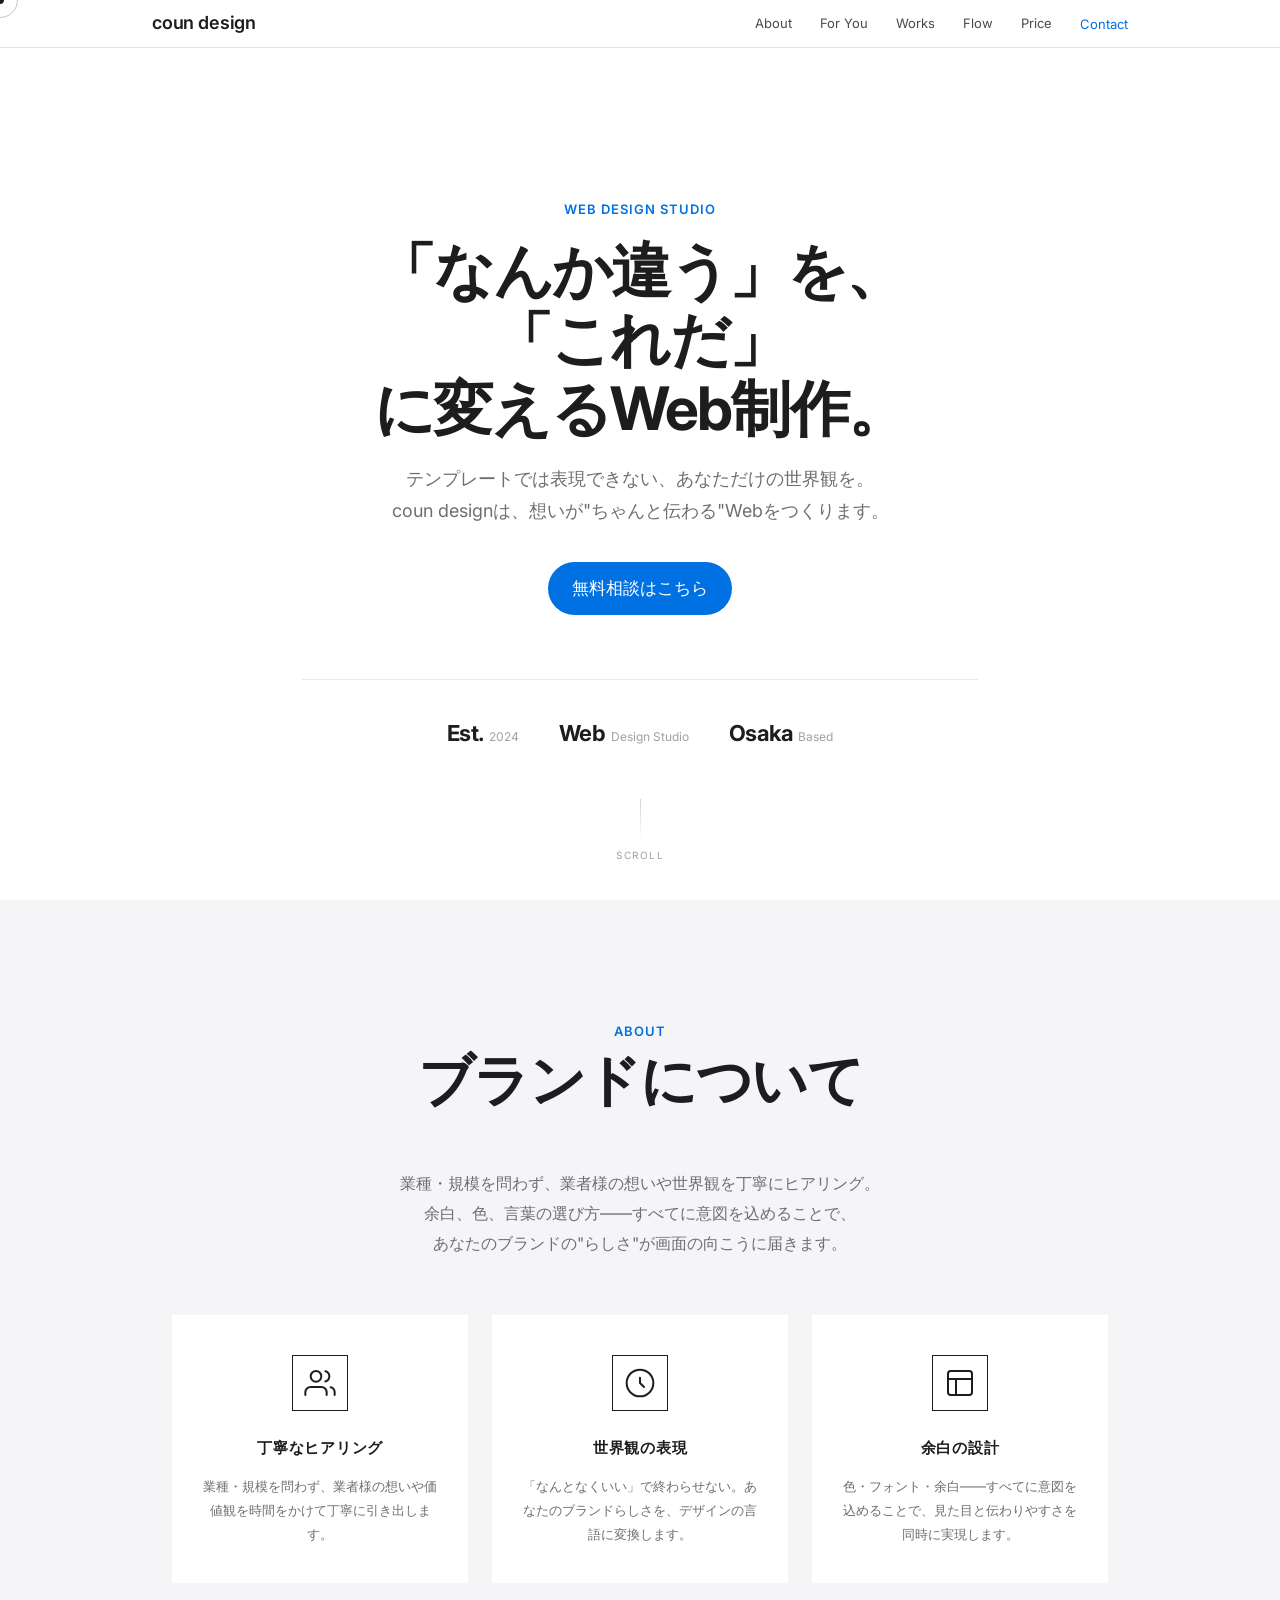
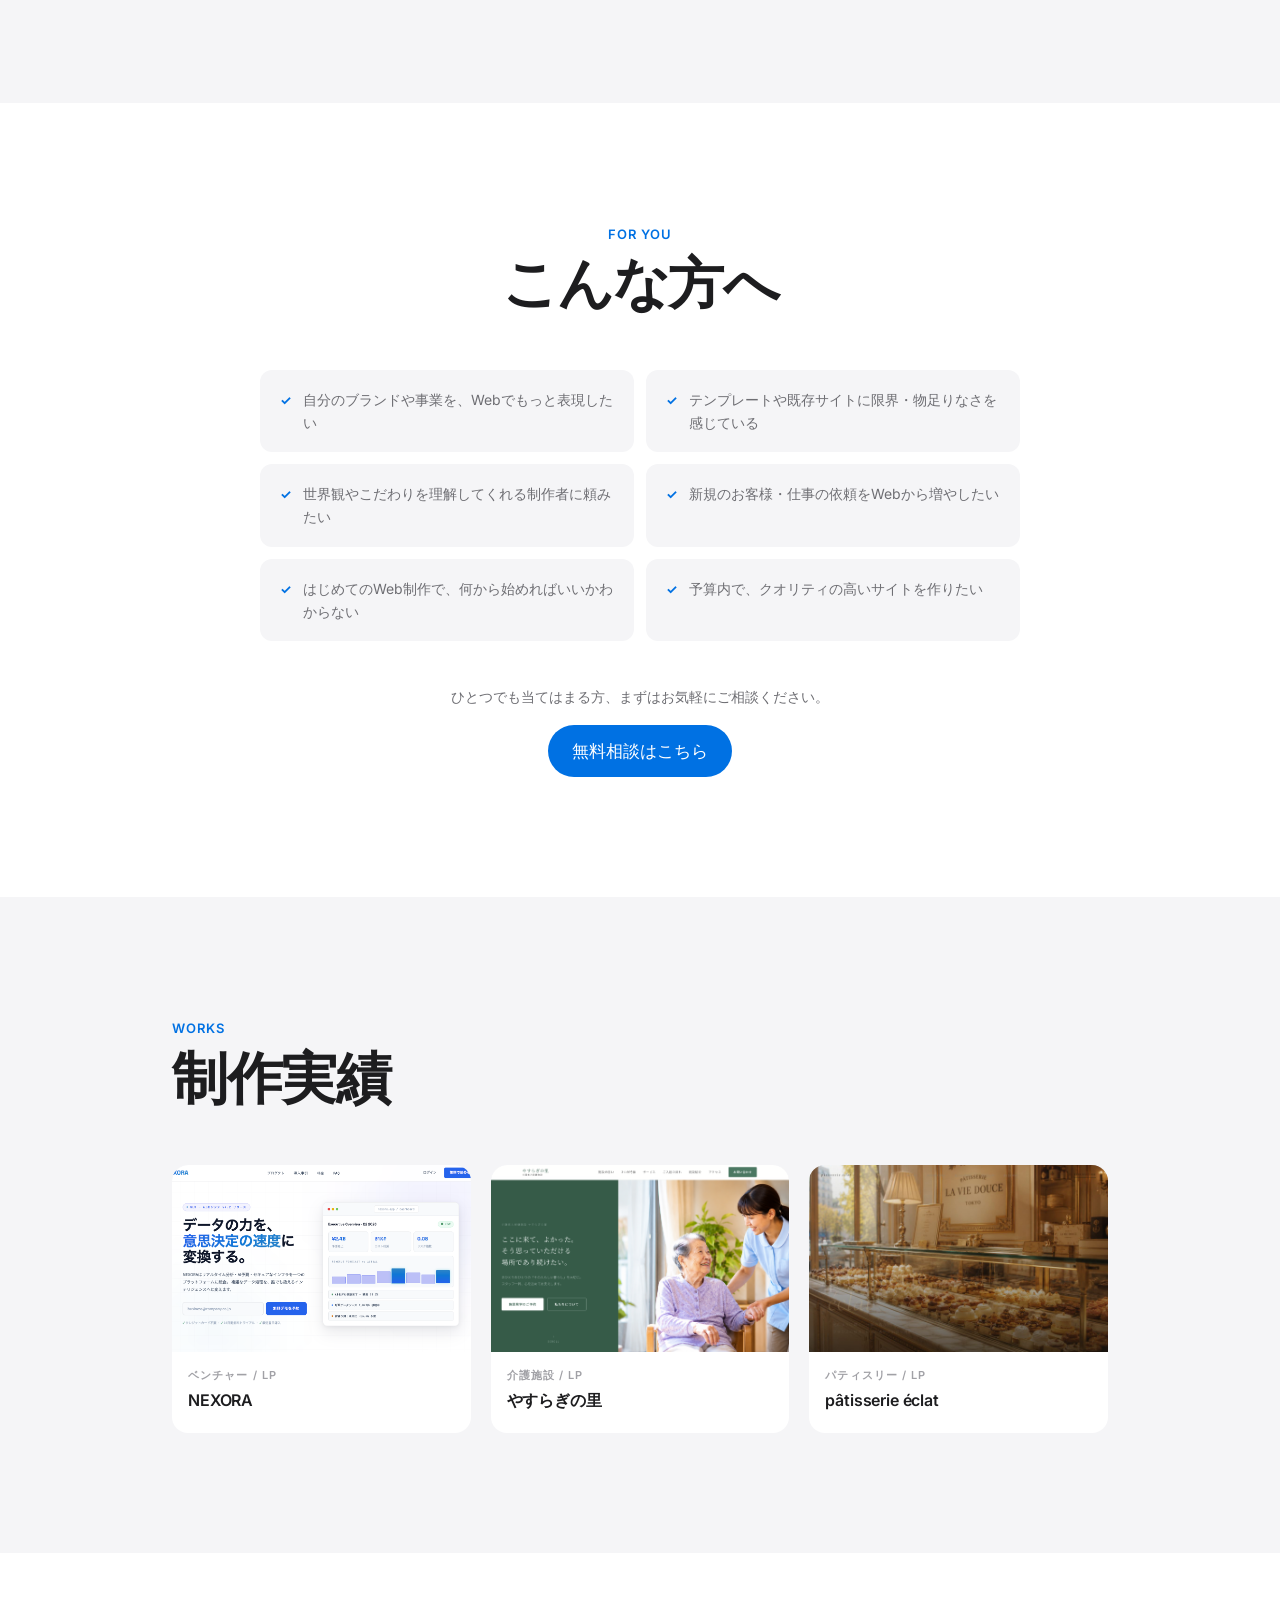
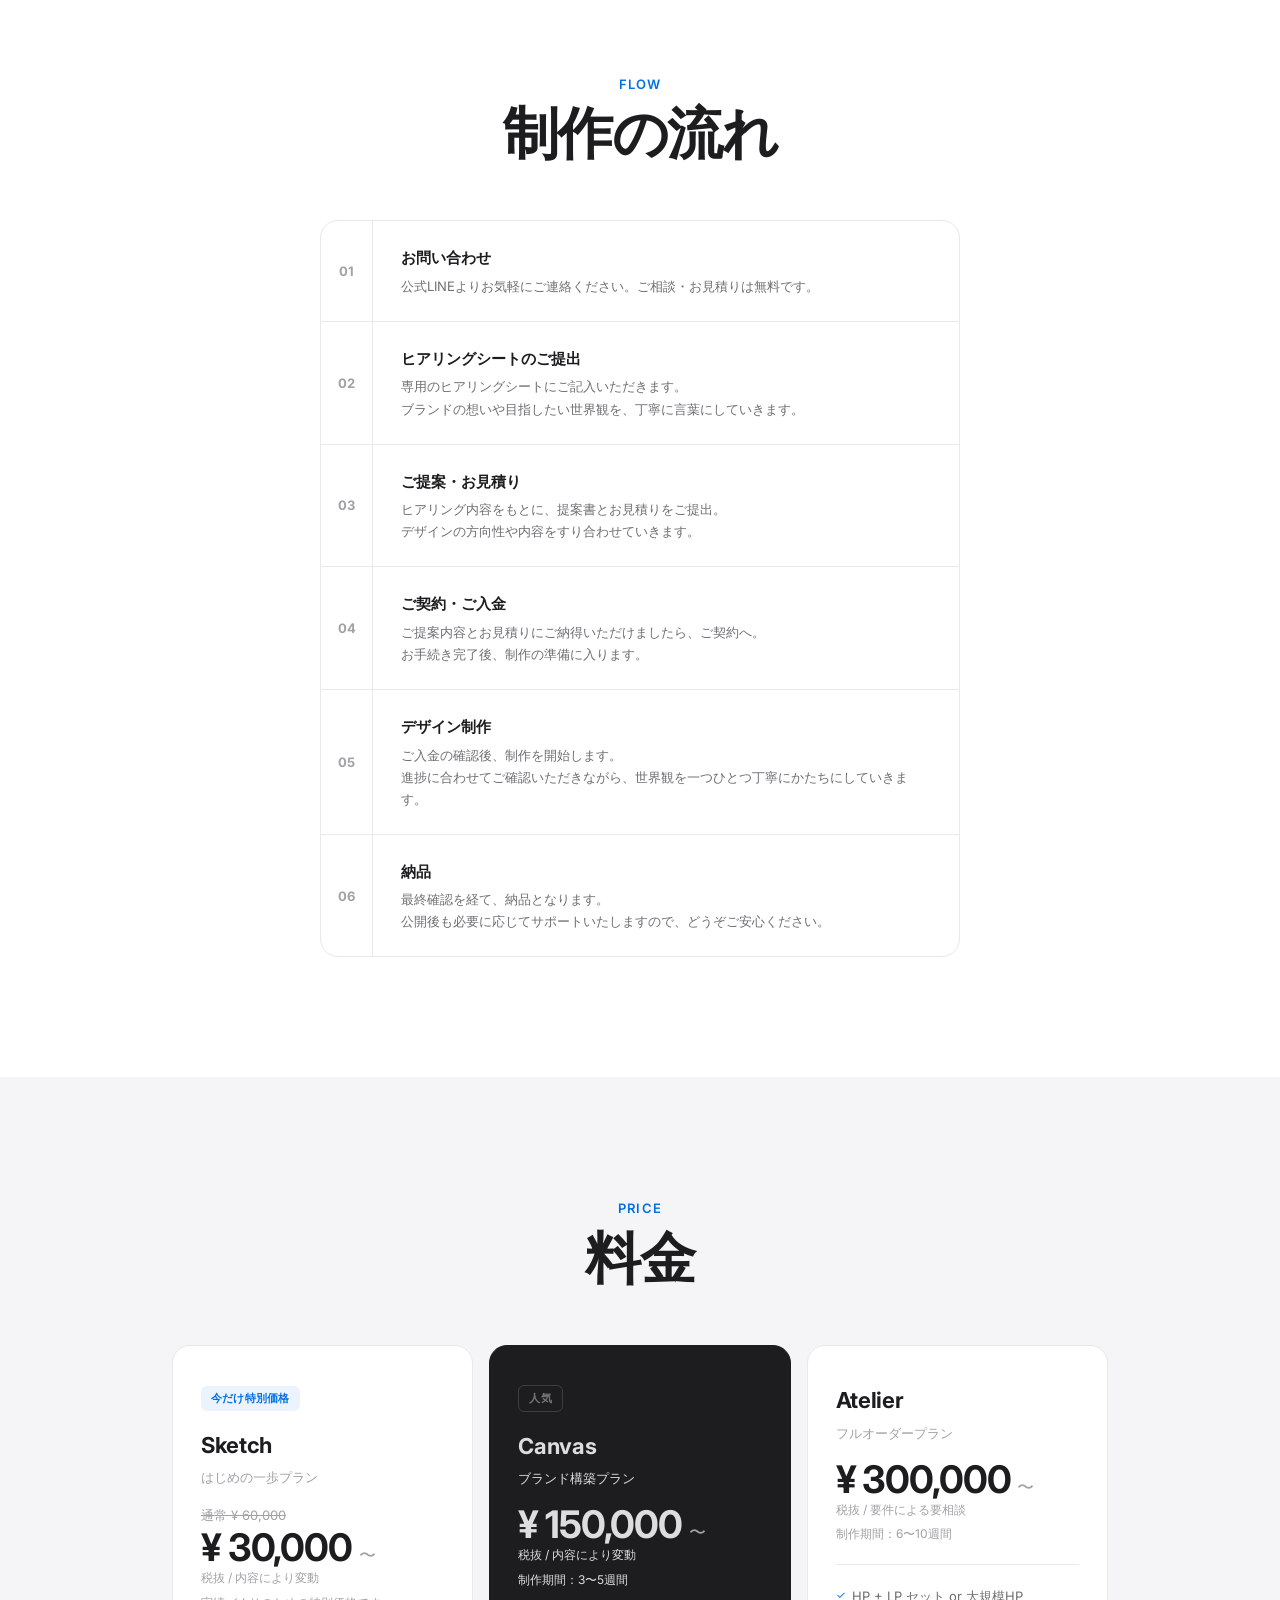
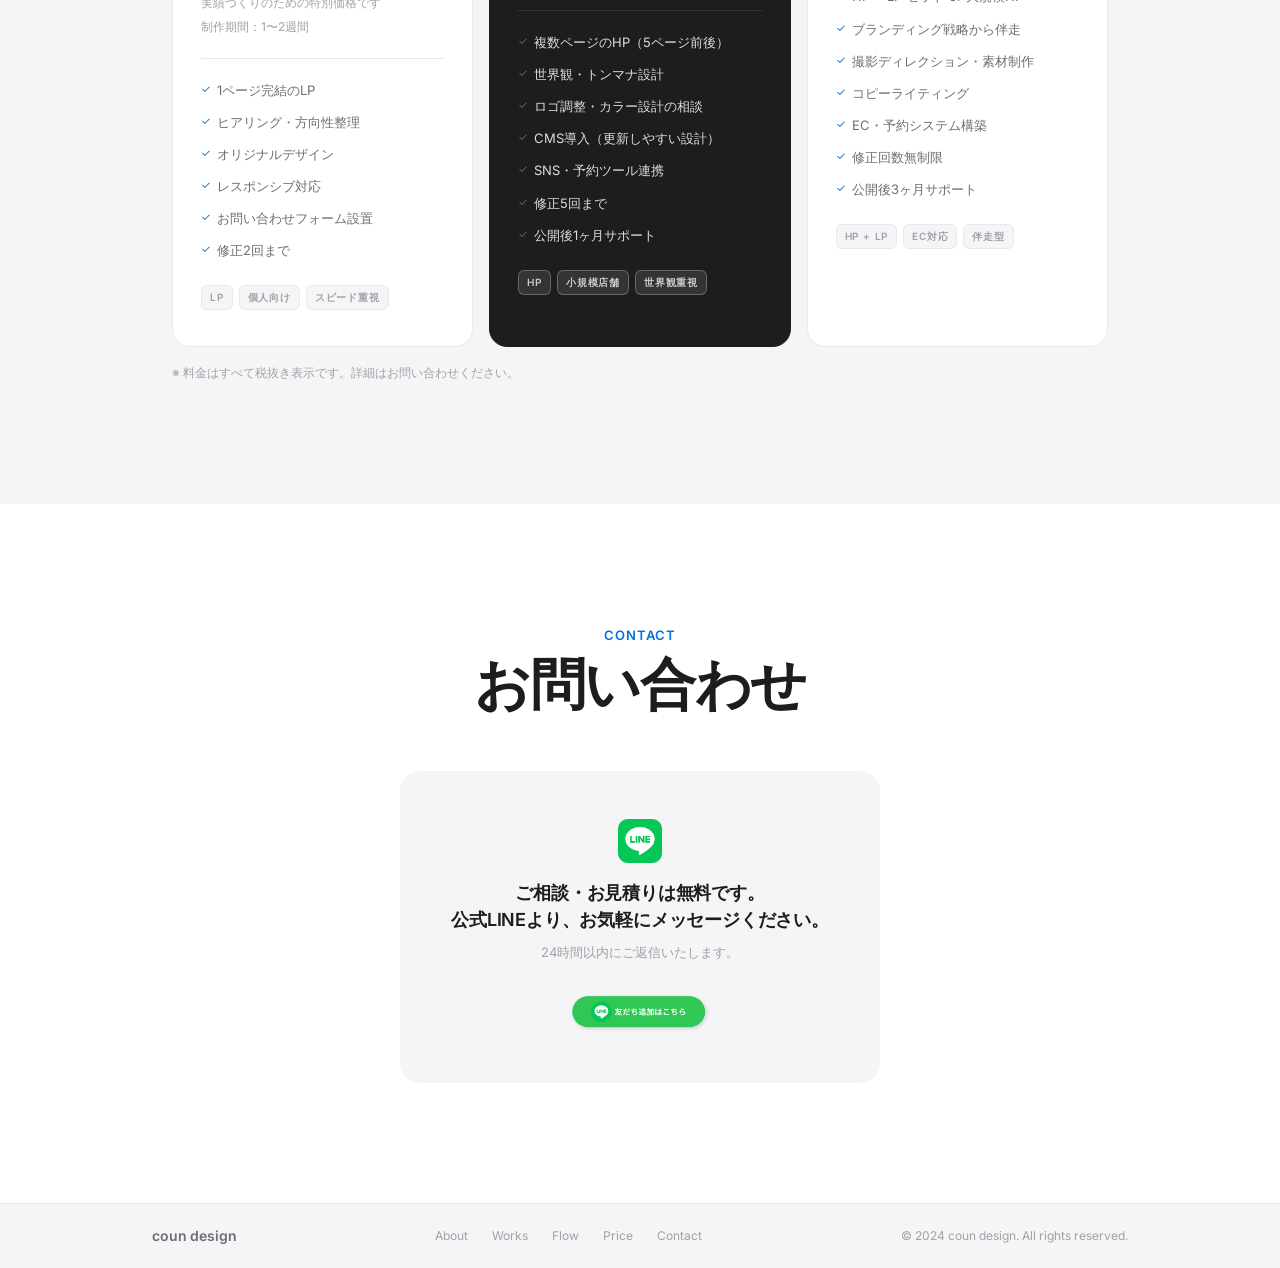
==== index.html @ 0278d9f3 "fix: serve files from root" ====
<!DOCTYPE html>
<html lang="ja">
<head>
  <meta charset="UTF-8">
  <meta name="viewport" content="width=device-width, initial-scale=1.0">
  <title>coun design | 想いが伝わる世界観づくり</title>
  <link rel="stylesheet" href="style.css">
  <link rel="preconnect" href="https://fonts.googleapis.com">
  <link rel="preconnect" href="https://fonts.gstatic.com" crossorigin>
  <link href="https://fonts.googleapis.com/css2?family=Inter:wght@300;400;500;600;700&family=Noto+Sans+JP:wght@300;400;500;700&family=Syne:wght@700;800&display=swap" rel="stylesheet">
</head>
<body>

  <!-- Opening Animation -->
  <div class="opening" id="opening">
    <p class="opening__logo">coun design</p>
  </div>

  <!-- Header / Navigation -->
  <header class="header" id="header">
    <div class="header__inner">
      <a href="#" class="header__logo">coun design</a>
      <nav class="header__nav" id="nav">
        <ul class="header__nav-list">
          <li><a href="#about"><span class="nav__en">About</span><span class="nav__ja">ブランド</span></a></li>
          <li><a href="#target"><span class="nav__en">For You</span><span class="nav__ja">こんな方へ</span></a></li>
          <li><a href="#works"><span class="nav__en">Works</span><span class="nav__ja">制作実績</span></a></li>
          <li><a href="#flow"><span class="nav__en">Flow</span><span class="nav__ja">制作の流れ</span></a></li>
          <li><a href="#price"><span class="nav__en">Price</span><span class="nav__ja">料金</span></a></li>
          <li><a href="#contact" class="header__nav-cta">Contact</a></li>
        </ul>
      </nav>
      <button class="header__hamburger" id="hamburger" aria-label="メニュー">
        <span></span>
        <span></span>
        <span></span>
      </button>
    </div>
  </header>

  <main>

    <!-- 1. First View -->
    <section class="fv" id="top">
      <div class="fv__content">
        <p class="fv__sub">Web Design Studio</p>
        <h1 class="fv__title">「なんか違う」を、<br>「これだ」に変えるWeb制作。</h1>
        <p class="fv__desc">テンプレートでは表現できない、あなただけの世界観を。<br>coun designは、想いが"ちゃんと伝わる"Webをつくります。</p>
        <a href="https://lin.ee/PHvHE8k" target="_blank" rel="noopener noreferrer" class="btn btn--primary">無料相談はこちら</a>
        <div class="fv__bottom">
          <div class="fv__stat">
            <span class="fv__stat-num">Est.</span>
            <span class="fv__stat-label">2024</span>
          </div>
          <div class="fv__stat">
            <span class="fv__stat-num">Web</span>
            <span class="fv__stat-label">Design Studio</span>
          </div>
          <div class="fv__stat">
            <span class="fv__stat-num">Osaka</span>
            <span class="fv__stat-label">Based</span>
          </div>
        </div>
      </div>
      <div class="fv__scroll">
        <div class="fv__scroll-line"></div>
        <span class="fv__scroll-text">Scroll</span>
      </div>
    </section>

    <!-- 2. About -->
    <section class="section about" id="about">
      <div class="container">
        <div class="section__header">
          <p class="section__en">About</p>
          <h2 class="section__title">ブランドについて</h2>
        </div>
        <p class="about__intro">
          業種・規模を問わず、業者様の想いや世界観を丁寧にヒアリング。<br>
          余白、色、言葉の選び方——すべてに意図を込めることで、<br>
          あなたのブランドの"らしさ"が画面の向こうに届きます。
        </p>
        <div class="about__values">
          <div class="about__value">
            <div class="about__value-icon">
              <svg xmlns="http://www.w3.org/2000/svg" width="32" height="32" viewBox="0 0 24 24" fill="none" stroke="currentColor" stroke-width="1.5" stroke-linecap="round" stroke-linejoin="round" aria-hidden="true">
                <path d="M17 21v-2a4 4 0 0 0-4-4H5a4 4 0 0 0-4 4v2"/>
                <circle cx="9" cy="7" r="4"/>
                <path d="M23 21v-2a4 4 0 0 0-3-3.87"/>
                <path d="M16 3.13a4 4 0 0 1 0 7.75"/>
              </svg>
            </div>
            <h3 class="about__value-title">丁寧なヒアリング</h3>
            <p class="about__value-body">業種・規模を問わず、業者様の想いや価値観を時間をかけて丁寧に引き出します。</p>
          </div>
          <div class="about__value">
            <div class="about__value-icon">
              <svg xmlns="http://www.w3.org/2000/svg" width="32" height="32" viewBox="0 0 24 24" fill="none" stroke="currentColor" stroke-width="1.5" stroke-linecap="round" stroke-linejoin="round" aria-hidden="true">
                <circle cx="12" cy="12" r="10"/>
                <path d="M12 8v4l3 3"/>
              </svg>
            </div>
            <h3 class="about__value-title">世界観の表現</h3>
            <p class="about__value-body">「なんとなくいい」で終わらせない。あなたのブランドらしさを、デザインの言語に変換します。</p>
          </div>
          <div class="about__value">
            <div class="about__value-icon">
              <svg xmlns="http://www.w3.org/2000/svg" width="32" height="32" viewBox="0 0 24 24" fill="none" stroke="currentColor" stroke-width="1.5" stroke-linecap="round" stroke-linejoin="round" aria-hidden="true">
                <rect x="3" y="3" width="18" height="18" rx="2"/>
                <path d="M3 9h18"/>
                <path d="M9 21V9"/>
              </svg>
            </div>
            <h3 class="about__value-title">余白の設計</h3>
            <p class="about__value-body">色・フォント・余白——すべてに意図を込めることで、見た目と伝わりやすさを同時に実現します。</p>
          </div>
        </div>
      </div>
    </section>

    <!-- 3. For You -->
    <section class="section target" id="target">
      <div class="container">
        <div class="section__header">
          <p class="section__en">For You</p>
          <h2 class="section__title">こんな方へ</h2>
        </div>
        <ul class="target__list">
          <li class="target__item">
            <span class="target__icon">✓</span>
            <span>自分のブランドや事業を、Webでもっと表現したい</span>
          </li>
          <li class="target__item">
            <span class="target__icon">✓</span>
            <span>テンプレートや既存サイトに限界・物足りなさを感じている</span>
          </li>
          <li class="target__item">
            <span class="target__icon">✓</span>
            <span>世界観やこだわりを理解してくれる制作者に頼みたい</span>
          </li>
          <li class="target__item">
            <span class="target__icon">✓</span>
            <span>新規のお客様・仕事の依頼をWebから増やしたい</span>
          </li>
          <li class="target__item">
            <span class="target__icon">✓</span>
            <span>はじめてのWeb制作で、何から始めればいいかわからない</span>
          </li>
          <li class="target__item">
            <span class="target__icon">✓</span>
            <span>予算内で、クオリティの高いサイトを作りたい</span>
          </li>
        </ul>
        <p class="target__cta-text">ひとつでも当てはまる方、まずはお気軽にご相談ください。</p>
        <div class="target__cta">
          <a href="https://lin.ee/PHvHE8k" target="_blank" rel="noopener noreferrer" class="btn btn--primary">無料相談はこちら</a>
        </div>
      </div>
    </section>

    <!-- 4. Works -->
    <section class="section works" id="works">
      <div class="container">
        <div class="section__header">
          <p class="section__en">Works</p>
          <h2 class="section__title">制作実績</h2>
        </div>
        <div class="works__grid works__grid--2col works__grid--3col">
          <article class="works__item works__item--lp" data-lp="works/nexora/20260604_ベンチャーLP_NEXORA.html" data-title="NEXORA">
            <div class="works__thumb">
              <img src="phot/nexora-hero.jpg" alt="NEXORA LP" loading="lazy">
              <div class="works__overlay"><span>LPを見る →</span></div>
            </div>
            <div class="works__info">
              <p class="works__tag">ベンチャー / LP</p>
              <h3 class="works__name">NEXORA</h3>
            </div>
          </article>
          <article class="works__item works__item--lp" data-lp="works/yasuragi/index.html" data-title="やすらぎの里">
            <div class="works__thumb">
              <img src="phot/yasuragi-hero.jpg" alt="やすらぎの里 LP" loading="lazy">
              <div class="works__overlay"><span>LPを見る →</span></div>
            </div>
            <div class="works__info">
              <p class="works__tag">介護施設 / LP</p>
              <h3 class="works__name">やすらぎの里</h3>
            </div>
          </article>
          <article class="works__item works__item--lp" data-lp="works/eclat/index.html" data-title="pâtisserie éclat">
            <div class="works__thumb">
              <img src="phot/eclat-hero.jpg" alt="pâtisserie éclat LP" loading="lazy">
              <div class="works__overlay"><span>LPを見る →</span></div>
            </div>
            <div class="works__info">
              <p class="works__tag">パティスリー / LP</p>
              <h3 class="works__name">pâtisserie éclat</h3>
            </div>
          </article>
        </div>
        <p class="works__hint">← スワイプでご覧いただけます →</p>
      </div>
    </section>

    <!-- 4. Flow -->
    <section class="section flow" id="flow">
      <div class="container">
        <div class="section__header">
          <p class="section__en">Flow</p>
          <h2 class="section__title">制作の流れ</h2>
        </div>
        <ol class="flow__list">
          <li class="flow__item">
            <div class="flow__num">01</div>
            <div class="flow__body">
              <h3 class="flow__step">お問い合わせ</h3>
              <p class="flow__desc">公式LINEよりお気軽にご連絡ください。ご相談・お見積りは無料です。</p>
            </div>
          </li>
          <li class="flow__item">
            <div class="flow__num">02</div>
            <div class="flow__body">
              <h3 class="flow__step">ヒアリングシートのご提出</h3>
              <p class="flow__desc">専用のヒアリングシートにご記入いただきます。<br>ブランドの想いや目指したい世界観を、丁寧に言葉にしていきます。</p>
            </div>
          </li>
          <li class="flow__item">
            <div class="flow__num">03</div>
            <div class="flow__body">
              <h3 class="flow__step">ご提案・お見積り</h3>
              <p class="flow__desc">ヒアリング内容をもとに、提案書とお見積りをご提出。<br>デザインの方向性や内容をすり合わせていきます。</p>
            </div>
          </li>
          <li class="flow__item">
            <div class="flow__num">04</div>
            <div class="flow__body">
              <h3 class="flow__step">ご契約・ご入金</h3>
              <p class="flow__desc">ご提案内容とお見積りにご納得いただけましたら、ご契約へ。<br>お手続き完了後、制作の準備に入ります。</p>
            </div>
          </li>
          <li class="flow__item">
            <div class="flow__num">05</div>
            <div class="flow__body">
              <h3 class="flow__step">デザイン制作</h3>
              <p class="flow__desc">ご入金の確認後、制作を開始します。<br>進捗に合わせてご確認いただきながら、世界観を一つひとつ丁寧にかたちにしていきます。</p>
            </div>
          </li>
          <li class="flow__item">
            <div class="flow__num">06</div>
            <div class="flow__body">
              <h3 class="flow__step">納品</h3>
              <p class="flow__desc">最終確認を経て、納品となります。<br>公開後も必要に応じてサポートいたしますので、どうぞご安心ください。</p>
            </div>
          </li>
        </ol>
      </div>
    </section>

    <!-- 5. Price -->
    <section class="section price" id="price">
      <div class="container">
        <div class="section__header">
          <p class="section__en">Price</p>
          <h2 class="section__title">料金</h2>
        </div>
        <div class="price__grid">

          <!-- Sketch -->
          <div class="price__card price__card--sale">
            <p class="price__sale-badge">今だけ特別価格</p>
            <p class="price__plan">Sketch</p>
            <p class="price__plan-sub">はじめの一歩プラン</p>
            <p class="price__original">通常 ¥ 60,000</p>
            <p class="price__amount price__amount--sale">¥ 30,000 <span>〜</span></p>
            <p class="price__tax">税抜 / 内容により変動</p>
            <p class="price__sale-note">実績づくりのための特別価格です</p>
            <p class="price__period">制作期間：1〜2週間</p>
            <hr class="price__divider">
            <ul class="price__list">
              <li>1ページ完結のLP</li>
              <li>ヒアリング・方向性整理</li>
              <li>オリジナルデザイン</li>
              <li>レスポンシブ対応</li>
              <li>お問い合わせフォーム設置</li>
              <li>修正2回まで</li>
            </ul>
            <div class="price__tags">
              <span>LP</span><span>個人向け</span><span>スピード重視</span>
            </div>
          </div>

          <!-- Canvas -->
          <div class="price__card price__card--featured">
            <p class="price__label">人気</p>
            <p class="price__plan">Canvas</p>
            <p class="price__plan-sub">ブランド構築プラン</p>
            <p class="price__amount">¥ 150,000 <span>〜</span></p>
            <p class="price__tax">税抜 / 内容により変動</p>
            <p class="price__period">制作期間：3〜5週間</p>
            <hr class="price__divider">
            <ul class="price__list">
              <li>複数ページのHP（5ページ前後）</li>
              <li>世界観・トンマナ設計</li>
              <li>ロゴ調整・カラー設計の相談</li>
              <li>CMS導入（更新しやすい設計）</li>
              <li>SNS・予約ツール連携</li>
              <li>修正5回まで</li>
              <li>公開後1ヶ月サポート</li>
            </ul>
            <div class="price__tags">
              <span>HP</span><span>小規模店舗</span><span>世界観重視</span>
            </div>
          </div>

          <!-- Atelier -->
          <div class="price__card">
            <p class="price__plan">Atelier</p>
            <p class="price__plan-sub">フルオーダープラン</p>
            <p class="price__amount">¥ 300,000 <span>〜</span></p>
            <p class="price__tax">税抜 / 要件による要相談</p>
            <p class="price__period">制作期間：6〜10週間</p>
            <hr class="price__divider">
            <ul class="price__list">
              <li>HP + LP セット or 大規模HP</li>
              <li>ブランディング戦略から伴走</li>
              <li>撮影ディレクション・素材制作</li>
              <li>コピーライティング</li>
              <li>EC・予約システム構築</li>
              <li>修正回数無制限</li>
              <li>公開後3ヶ月サポート</li>
            </ul>
            <div class="price__tags">
              <span>HP + LP</span><span>EC対応</span><span>伴走型</span>
            </div>
          </div>

        </div>
        <p class="price__note">※ 料金はすべて税抜き表示です。詳細はお問い合わせください。</p>
      </div>
    </section>

    <!-- 6. Contact -->
    <section class="section contact" id="contact">
      <div class="container">
        <div class="section__header">
          <p class="section__en">Contact</p>
          <h2 class="section__title">お問い合わせ</h2>
        </div>
        <div class="contact__line">
          <div class="contact__line-icon">
            <img src="phot/line.png" alt="LINE">
          </div>
          <p class="contact__line-lead">ご相談・お見積りは無料です。<br>公式LINEより、お気軽にメッセージください。</p>
          <p class="contact__line-note">24時間以内にご返信いたします。</p>
          <a href="https://lin.ee/PHvHE8k" target="_blank" rel="noopener noreferrer" class="contact__line-btn">
            <img src="phot/line2.png" alt="友だち追加はこちら">
          </a>
        </div>
      </div>
    </section>

  </main>

  <!-- Footer -->
  <footer class="footer">
    <div class="footer__inner">
      <p class="footer__logo">coun design</p>
      <nav class="footer__nav">
        <a href="#about">About</a>
        <a href="#works">Works</a>
        <a href="#flow">Flow</a>
        <a href="#price">Price</a>
        <a href="#contact">Contact</a>
      </nav>
      <p class="footer__copy">&copy; 2024 coun design. All rights reserved.</p>
    </div>
  </footer>

  <!-- Lightbox -->
  <div class="lightbox" id="lightbox" aria-hidden="true">
    <button class="lightbox__close" id="lightboxClose" aria-label="閉じる">&times;</button>
    <div class="lightbox__inner">
      <img src="" alt="" class="lightbox__img" id="lightboxImg">
    </div>
  </div>

  <!-- LP Viewer (iframe modal) -->
  <div class="lp-viewer" id="lpViewer" aria-hidden="true">
    <div class="lp-viewer__bar">
      <span class="lp-viewer__title" id="lpViewerTitle"></span>
      <button class="lp-viewer__close" id="lpViewerClose" aria-label="閉じる">&times;</button>
    </div>
    <iframe class="lp-viewer__frame" id="lpViewerFrame" src="" title="LP Preview" allowfullscreen></iframe>
  </div>

  <script src="script.js"></script>
</body>
</html>
---- style.css ----
/* ==========================================
   Variables — Apple Design System
   ========================================== */
:root {
  /* Colors */
  --white:     #ffffff;
  --gray-1:    #f5f5f7;   /* Apple section bg */
  --gray-2:    #e8e8ed;
  --gray-3:    #d2d2d7;
  --text-1:    #1d1d1f;   /* Apple primary text */
  --text-2:    #6e6e73;   /* Apple secondary text */
  --text-3:    #a1a1a6;   /* Apple tertiary text */
  --blue:      #0071e3;   /* Apple blue */
  --blue-h:    #0077ed;

  /* Type */
  --font: -apple-system, BlinkMacSystemFont, 'SF Pro Display',
          'SF Pro Text', 'Inter', 'Helvetica Neue', sans-serif;

  /* Layout */
  --container: 980px;
  --header-h:  48px;
  --section-gap: 120px;
  --ease: cubic-bezier(0.25, 0.1, 0.25, 1);
}

/* ==========================================
   Reset
   ========================================== */
*, *::before, *::after { box-sizing: border-box; margin: 0; padding: 0; }
html { scroll-behavior: smooth; font-size: 17px; }
body {
  font-family: var(--font);
  font-weight: 400;
  color: var(--text-1);
  background: var(--white);
  line-height: 1.7;
  -webkit-font-smoothing: antialiased;
  overflow-x: hidden;
  cursor: none;
}
a, button, input, textarea, select, label, [role="button"] { cursor: none; }
img { max-width: 100%; display: block; }
a { text-decoration: none; color: inherit; }
ul, ol { list-style: none; }

/* ==========================================
   Opening
   ========================================== */
.opening {
  position: fixed; inset: 0;
  z-index: 9000;
  background: var(--white);
  display: flex;
  align-items: center;
  justify-content: center;
  animation: opFade 0.5s ease 2.4s forwards;
}
.opening__logo {
  font-size: clamp(18px, 3vw, 28px);
  font-weight: 700;
  letter-spacing: -0.02em;
  color: var(--text-1);
  animation: opIn 0.8s var(--ease) 0.2s both;
}
@keyframes opIn   { from { opacity:0; transform:translateY(8px); } to { opacity:1; transform:translateY(0); } }
@keyframes opFade { from { opacity:1; pointer-events:all; } to { opacity:0; pointer-events:none; } }
.opening.done { display: none; }

/* ==========================================
   Cursor
   ========================================== */
.cursor-dot {
  position: fixed; top:-4px; left:-4px;
  width:8px; height:8px;
  background: var(--text-1); border-radius: 50%;
  pointer-events: none; z-index: 9999;
}
.cursor-ring {
  position: fixed; top:-18px; left:-18px;
  width:36px; height:36px;
  border: 1.5px solid rgba(29,29,31,0.25); border-radius: 50%;
  pointer-events: none; z-index: 9998;
  transition: width .25s, height .25s, opacity .25s;
}
.cursor-ring--hover { width:52px; height:52px; top:-26px; left:-26px; }
@media (hover:none) { .cursor-dot, .cursor-ring { display:none; } }

/* ==========================================
   Navigation — Apple style (frosted glass)
   ========================================== */
.header {
  position: fixed; top:0; left:0; right:0;
  z-index: 100;
  height: var(--header-h);
  background: rgba(255,255,255,0.8);
  backdrop-filter: saturate(180%) blur(20px);
  -webkit-backdrop-filter: saturate(180%) blur(20px);
  border-bottom: 1px solid rgba(0,0,0,0.1);
  transition: background .3s;
}
.header__inner {
  max-width: 1020px;
  margin: 0 auto;
  padding: 0 22px;
  height: 100%;
  display: flex;
  align-items: center;
  justify-content: space-between;
}
.header__logo {
  font-size: 18px;
  font-weight: 600;
  letter-spacing: -0.01em;
  color: var(--text-1);
}
.header__nav-list {
  display: flex;
  align-items: center;
  gap: 28px;
}
.header__nav-list a {
  font-size: 13px;
  font-weight: 400;
  color: var(--text-1);
  opacity: 0.8;
  transition: opacity .2s;
}
.header__nav-list a:hover { opacity: 1; }
.nav__en { display: block; }
.nav__ja { display: none; }

.header__nav-cta {
  font-size: 13px;
  font-weight: 400;
  color: var(--blue) !important;
  opacity: 1 !important;
}
.header__nav-cta:hover { text-decoration: underline; }

.header__hamburger {
  display: none;
  flex-direction: column;
  justify-content: center;
  gap: 5px;
  background: none; border: none; cursor: pointer;
  width: 28px; padding: 2px;
}
.header__hamburger span {
  display: block; height: 1.5px;
  background: var(--text-1);
  transition: transform .3s, opacity .3s;
}
.header__hamburger.active span:nth-child(1) { transform: translateY(6.5px) rotate(45deg); }
.header__hamburger.active span:nth-child(2) { opacity: 0; }
.header__hamburger.active span:nth-child(3) { transform: translateY(-6.5px) rotate(-45deg); }

/* ==========================================
   Buttons — Apple pill style
   ========================================== */
.btn {
  display: inline-flex;
  align-items: center;
  gap: 6px;
  font-family: var(--font);
  font-size: 17px;
  font-weight: 400;
  padding: 12px 24px;
  border-radius: 980px;
  border: none;
  cursor: pointer;
  transition: background .2s, opacity .2s, transform .15s;
}
.btn--primary {
  background: var(--blue);
  color: #fff;
}
.btn--primary:hover { background: var(--blue-h); }
.btn--outline {
  background: transparent;
  color: var(--blue);
  border: 1.5px solid var(--blue);
}
.btn--outline:hover { background: rgba(0,113,227,0.06); }

/* ==========================================
   Section Base
   ========================================== */
.section { padding: var(--section-gap) 0; }
.container {
  max-width: var(--container);
  margin: 0 auto;
  padding: 0 22px;
}

.section__header {
  text-align: center;
  margin-bottom: 56px;
}
.section__en {
  font-size: 13px;
  font-weight: 600;
  letter-spacing: 0.08em;
  text-transform: uppercase;
  color: var(--blue);
  margin-bottom: 8px;
  display: block;
}
.section__en::before { display: none; }
.section__title {
  font-size: clamp(32px, 4.5vw, 56px);
  font-weight: 700;
  letter-spacing: -0.025em;
  color: var(--text-1);
  line-height: 1.1;
}
.section__desc {
  margin-top: 16px;
  font-size: 19px;
  color: var(--text-2);
  line-height: 1.6;
}

/* ==========================================
   Fade-in
   ========================================== */
.fade-in {
  opacity: 0;
  transform: translateY(20px);
  transition: opacity .8s var(--ease), transform .8s var(--ease);
}
.fade-in.visible { opacity: 1; transform: translateY(0); }

/* ==========================================
   FV / Hero — Apple centered style
   ========================================== */
.fv {
  min-height: 100vh;
  display: flex;
  align-items: center;
  justify-content: center;
  padding-top: var(--header-h);
  background: var(--white);
  text-align: center;
  position: relative;
}
.fv::before { display: none; }
.fv__content {
  max-width: 720px;
  padding: 0 22px;
}
.fv__sub {
  font-size: 13px;
  font-weight: 600;
  letter-spacing: 0.08em;
  text-transform: uppercase;
  color: var(--blue);
  margin-bottom: 16px;
}
.fv__title {
  font-size: clamp(34px, 4.8vw, 60px);
  font-weight: 700;
  letter-spacing: -0.03em;
  line-height: 1.15;
  color: var(--text-1);
  margin-bottom: 20px;
  word-break: keep-all;
  overflow-wrap: anywhere;
}
.fv__desc {
  font-size: clamp(15px, 1.8vw, 18px);
  font-weight: 400;
  color: var(--text-2);
  line-height: 1.75;
  margin-bottom: 36px;
  max-width: 540px;
  margin-left: auto;
  margin-right: auto;
  word-break: keep-all;
}
.fv__bottom {
  display: flex;
  align-items: center;
  justify-content: center;
  gap: 40px;
  margin-top: 64px;
  padding-top: 40px;
  border-top: 1px solid var(--gray-2);
}
.fv__stat { text-align: center; }
.fv__stat-num {
  font-size: 22px;
  font-weight: 700;
  letter-spacing: -0.02em;
  color: var(--text-1);
  line-height: 1.2;
}
.fv__stat-label {
  font-size: 12px;
  color: var(--text-3);
  margin-top: 2px;
}
.fv__scroll {
  position: absolute;
  bottom: 36px; left: 50%;
  transform: translateX(-50%);
  display: flex;
  flex-direction: column;
  align-items: center;
  gap: 8px;
}
.fv__scroll-line {
  width: 1px; height: 40px;
  background: linear-gradient(var(--gray-3), transparent);
  animation: scrollLine 2s ease-in-out infinite;
}
@keyframes scrollLine {
  0%,100%{ opacity:.3; transform:scaleY(1); }
  50%    { opacity:1;  transform:scaleY(.6); }
}
.fv__scroll-text {
  font-size: 10px;
  letter-spacing: 0.15em;
  text-transform: uppercase;
  color: var(--text-3);
}

/* ==========================================
   About
   ========================================== */
.about { background: var(--gray-1); }
.about__intro {
  font-size: clamp(14px, 1.4vw, 16px);
  line-height: 1.9;
  color: var(--text-2);
  text-align: center;
  margin-bottom: 56px;
}
.about__values {
  display: grid;
  grid-template-columns: repeat(3, 1fr);
  gap: 24px;
}
.about__value {
  background: var(--white);
  padding: 40px 28px 36px;
  text-align: center;
}
.about__value-icon {
  display: flex;
  align-items: center;
  justify-content: center;
  width: 56px;
  height: 56px;
  border: 1px solid var(--text-1);
  margin: 0 auto 24px;
  color: var(--text-1);
}
.about__value-title {
  font-size: 15px;
  font-weight: 700;
  letter-spacing: 0.05em;
  color: var(--text-1);
  margin-bottom: 14px;
}
.about__value-body {
  font-size: 13px;
  line-height: 1.85;
  color: var(--text-2);
}

/* ==========================================
   For You / Target
   ========================================== */
.target { background: var(--white); }
.target .section__header { text-align: center; }

.target__list {
  display: grid;
  grid-template-columns: repeat(2, 1fr);
  gap: 12px;
  max-width: 760px;
  margin: 0 auto 44px;
  background: none;
  border: none;
}
.target__item {
  display: flex;
  align-items: flex-start;
  gap: 12px;
  padding: 18px 20px;
  background: var(--gray-1);
  border-radius: 12px;
  font-size: 14px;
  line-height: 1.65;
  color: var(--text-2);
  border: none;
  transition: background .2s;
}
.target__item:hover { background: var(--gray-2); }
.target__icon {
  color: var(--blue);
  font-weight: 700;
  font-size: 13px;
  flex-shrink: 0;
  margin-top: 2px;
}
.target__cta-text {
  font-size: 14px;
  color: var(--text-2);
  margin-bottom: 16px;
  text-align: center;
}

.target__cta {
  text-align: center;
}

/* ==========================================
   Works
   ========================================== */
.works { background: var(--gray-1); }
.works .section__header { text-align: left; }

.works__grid,
.works__grid--2col,
.works__grid--3col {
  display: grid;
  grid-template-columns: repeat(3, 1fr);
  gap: 20px;
}
.works__item {
  cursor: pointer;
  border-radius: 16px;
  overflow: hidden;
  background: var(--white);
  transition: transform .3s var(--ease), box-shadow .3s var(--ease);
}
.works__item:hover {
  transform: scale(1.02);
  box-shadow: 0 12px 40px rgba(0,0,0,0.12);
}
.works__thumb {
  position: relative;
  aspect-ratio: 16/10;
  overflow: hidden;
  background: var(--gray-2);
}
.works__thumb img {
  width: 100%; height: 100%;
  object-fit: cover;
  object-position: top;
  display: block;
  transition: transform .5s var(--ease);
}
.works__item:hover .works__thumb img { transform: scale(1.03); }
.works__overlay {
  position: absolute; inset: 0;
  background: rgba(0,0,0,0.4);
  display: flex;
  align-items: center;
  justify-content: center;
  opacity: 0;
  transition: opacity .25s;
  border-radius: 0;
}
.works__item:hover .works__overlay { opacity: 1; }
.works__overlay span {
  font-size: 13px;
  font-weight: 500;
  color: #fff;
  background: rgba(255,255,255,0.2);
  backdrop-filter: blur(8px);
  padding: 8px 20px;
  border-radius: 980px;
  border: 1px solid rgba(255,255,255,0.3);
}
.works__info { padding: 14px 16px 18px; }
.works__tag {
  font-size: 11px;
  font-weight: 600;
  letter-spacing: 0.1em;
  text-transform: uppercase;
  color: var(--text-3);
  margin-bottom: 3px;
}
.works__name {
  font-size: 16px;
  font-weight: 600;
  letter-spacing: -0.01em;
  color: var(--text-1);
}
.works__hint { display: none; }

/* ==========================================
   Flow
   ========================================== */
.flow { background: var(--white); }
.flow__list {
  max-width: 640px;
  margin: 0 auto;
  display: flex;
  flex-direction: column;
  gap: 0;
  border-radius: 18px;
  overflow: hidden;
  border: 1px solid var(--gray-2);
}
.flow__item {
  display: grid;
  grid-template-columns: 52px 1fr;
  gap: 0;
  align-items: stretch;
  border-bottom: 1px solid var(--gray-2);
  transition: background .2s;
}
.flow__item:last-child { border-bottom: none; }
.flow__item:hover { background: var(--gray-1); }
.flow__num {
  display: flex;
  align-items: center;
  justify-content: center;
  font-size: 13px;
  font-weight: 700;
  color: var(--text-3);
  border-right: 1px solid var(--gray-2);
  padding: 24px 0;
}
.flow__body { padding: 24px 28px; }
.flow__step {
  font-size: 15px;
  font-weight: 600;
  color: var(--text-1);
  margin-bottom: 4px;
}
.flow__desc {
  font-size: 13px;
  line-height: 1.7;
  color: var(--text-2);
}

/* ==========================================
   Price
   ========================================== */
.price { background: var(--gray-1); }
.price__grid {
  display: grid;
  grid-template-columns: repeat(3, 1fr);
  gap: 16px;
  background: none;
  border: none;
}
.price__card {
  background: var(--white);
  border-radius: 18px;
  padding: 36px 28px;
  border: 1px solid var(--gray-2);
  position: relative;
  transition: box-shadow .2s;
}
.price__card:hover {
  box-shadow: 0 8px 28px rgba(0,0,0,0.08);
}
.price__card--featured {
  background: var(--text-1);
  border-color: var(--text-1);
}
.price__card--featured .price__plan,
.price__card--featured .price__plan-sub,
.price__card--featured .price__amount,
.price__card--featured .price__tax,
.price__card--featured .price__period,
.price__card--featured .price__list li { color: rgba(255,255,255,.85); }
.price__card--featured .price__divider { border-color: rgba(255,255,255,.1); }
.price__card--featured .price__label  { color: rgba(255,255,255,.4); border-color: rgba(255,255,255,.15); }
.price__card--featured .price__list li::before { color: rgba(255,255,255,.3); }
.price__card--featured .price__tags span {
  background: rgba(255,255,255,0.1);
  border-color: rgba(255,255,255,0.25);
  color: rgba(255,255,255,0.75);
}

.price__sale-badge {
  display: inline-block;
  font-size: 11px;
  font-weight: 600;
  color: var(--blue);
  background: rgba(0,113,227,.08);
  border-radius: 6px;
  padding: 3px 10px;
  margin-bottom: 16px;
  letter-spacing: 0.02em;
}
.price__label {
  display: inline-block;
  font-size: 11px;
  font-weight: 600;
  letter-spacing: 0.05em;
  color: var(--text-3);
  border: 1px solid var(--gray-2);
  border-radius: 6px;
  padding: 3px 10px;
  margin-bottom: 16px;
}
.price__plan {
  font-size: 22px;
  font-weight: 700;
  letter-spacing: -0.015em;
  color: var(--text-1);
  margin-bottom: 2px;
}
.price__plan-sub {
  font-size: 13px;
  color: var(--text-3);
  margin-bottom: 16px;
}
.price__original {
  font-size: 13px;
  color: var(--text-3);
  text-decoration: line-through;
  margin-bottom: 2px;
}
.price__amount {
  font-size: 38px;
  font-weight: 700;
  letter-spacing: -0.03em;
  color: var(--text-1);
  line-height: 1;
  margin-bottom: 2px;
}
.price__amount span { font-size: .45em; font-weight: 400; color: var(--text-3); }
.price__amount--sale { }
.price__tax, .price__sale-note, .price__period {
  font-size: 12px;
  color: var(--text-3);
  margin-bottom: 4px;
}
.price__divider {
  border: none;
  border-top: 1px solid var(--gray-2);
  margin: 20px 0;
}
.price__list {
  display: flex;
  flex-direction: column;
  gap: 10px;
  margin-bottom: 24px;
}
.price__list li {
  font-size: 13px;
  color: var(--text-2);
  padding-left: 16px;
  position: relative;
}
.price__list li::before {
  content: '✓';
  position: absolute;
  left: 0;
  color: var(--blue);
  font-size: 11px;
  top: 1px;
}
.price__tags {
  display: flex;
  flex-wrap: wrap;
  gap: 6px;
}
.price__tags span {
  font-size: 10px;
  font-weight: 600;
  letter-spacing: 0.08em;
  color: var(--text-3);
  background: var(--gray-1);
  border-radius: 6px;
  padding: 3px 8px;
  border: 1px solid var(--gray-2);
}
.price__note { margin-top: 16px; font-size: 12px; color: var(--text-3); }

/* ==========================================
   Contact
   ========================================== */
.contact { background: var(--white); }
.contact__line {
  max-width: 480px;
  margin: 0 auto;
  text-align: center;
  background: var(--gray-1);
  border-radius: 20px;
  padding: 48px 40px;
}
.contact__line-icon { width: 44px; margin: 0 auto 16px; }
.contact__line-icon img { width: 100%; }
.contact__line-lead {
  font-size: 18px;
  font-weight: 600;
  letter-spacing: -0.01em;
  color: var(--text-1);
  line-height: 1.5;
  margin-bottom: 8px;
}
.contact__line-note { font-size: 13px; color: var(--text-3); margin-bottom: 28px; }
.contact__line-btn img { height: 44px; width: auto; margin: 0 auto; }

/* ==========================================
   Footer
   ========================================== */
.footer {
  background: var(--gray-1);
  border-top: 1px solid var(--gray-2);
  padding: 20px 0;
}
.footer__inner {
  max-width: 1020px;
  margin: 0 auto;
  padding: 0 22px;
  display: flex;
  align-items: center;
  justify-content: space-between;
  flex-wrap: wrap;
  gap: 12px;
}
.footer__logo {
  font-size: 14px;
  font-weight: 600;
  letter-spacing: -0.01em;
  color: var(--text-2);
}
.footer__nav { display: flex; align-items: center; gap: 24px; }
.footer__nav a {
  font-size: 12px;
  color: var(--text-3);
  transition: color .2s;
}
.footer__nav a:hover { color: var(--text-1); }
.footer__copy { font-size: 12px; color: var(--text-3); }

/* ==========================================
   Lightbox
   ========================================== */
.lightbox {
  position: fixed; inset: 0; z-index: 2000;
  background: rgba(0,0,0,0.75);
  backdrop-filter: blur(20px);
  display: none;
  align-items: center;
  justify-content: center;
  padding: 40px;
}
.lightbox.active { display: flex; }
.lightbox__close {
  position: absolute; top: 20px; right: 20px;
  background: rgba(255,255,255,0.15);
  border: none;
  color: #fff;
  width: 36px; height: 36px;
  border-radius: 50%;
  font-size: 18px;
  cursor: pointer;
  display: flex; align-items: center; justify-content: center;
  transition: background .2s;
}
.lightbox__close:hover { background: rgba(255,255,255,0.25); }
.lightbox__img {
  max-width: 90vw; max-height: 85vh;
  object-fit: contain; display: block; margin: 0 auto;
  border-radius: 12px;
}

/* ==========================================
   LP Viewer
   ========================================== */
.lp-viewer {
  position: fixed; inset: 0; z-index: 3000;
  display: none; flex-direction: column;
}
.lp-viewer.active { display: flex; }
.lp-viewer__bar {
  height: 44px;
  background: rgba(29,29,31,0.92);
  backdrop-filter: blur(12px);
  display: flex;
  align-items: center;
  justify-content: space-between;
  padding: 0 20px;
  flex-shrink: 0;
}
.lp-viewer__title {
  font-size: 12px;
  font-weight: 600;
  letter-spacing: 0.08em;
  color: rgba(255,255,255,0.5);
}
.lp-viewer__close {
  background: rgba(255,255,255,0.1);
  border: none;
  color: rgba(255,255,255,0.7);
  width: 28px; height: 28px;
  border-radius: 50%;
  font-size: 16px;
  cursor: pointer;
  display: flex; align-items: center; justify-content: center;
  transition: background .2s;
}
.lp-viewer__close:hover { background: rgba(255,255,255,0.2); }
.lp-viewer__frame { flex: 1; border: none; width: 100%; background: #fff; }

/* ==========================================
   Responsive — Tablet
   ========================================== */
@media (max-width: 960px) {
  :root { --section-gap: 88px; }
  .container, .header__inner { padding: 0 28px; }
  .fv__content { padding: 0 28px; }
  .about__values { grid-template-columns: 1fr; gap: 16px; max-width: 440px; margin: 0 auto; }
  .target__list { grid-template-columns: 1fr; }
  .works__grid, .works__grid--2col, .works__grid--3col {
    grid-template-columns: repeat(2, 1fr); gap: 16px;
  }
  .price__grid { grid-template-columns: 1fr; gap: 12px; }
  .footer__inner { justify-content: center; text-align: center; }
  .footer__nav { justify-content: center; flex-wrap: wrap; }
}

/* ==========================================
   Responsive — Mobile
   ========================================== */
@media (max-width: 640px) {
  :root { --section-gap: 72px; --header-h: 52px; }
  .container, .header__inner { padding: 0 20px; }

  .header__nav {
    position: fixed; top: 0; right: -100%;
    width: 100%; height: 100vh;
    background: rgba(255,255,255,0.95);
    backdrop-filter: blur(20px);
    display: flex; flex-direction: column;
    align-items: center; justify-content: center; gap: 28px;
    transition: right .35s var(--ease); z-index: 99;
  }
  .header__nav.open { right: 0; }
  .header__nav-list { flex-direction: column; align-items: center; gap: 28px; }
  .header__nav-list a { font-size: 20px; }
  .nav__en { display: none; }
  .nav__ja { display: block; }
  .header__hamburger { display: flex; z-index: 100; }

  .fv__title { font-size: clamp(38px, 9vw, 56px); }
  .fv__content { padding: 0 20px; }
  .fv__bottom { gap: 24px; flex-wrap: wrap; }

  .about__values { grid-template-columns: 1fr; }
  .about__intro { font-size: 13px; }

  .works__grid, .works__grid--2col, .works__grid--3col {
    display: flex; flex-direction: row;
    overflow-x: auto; scroll-snap-type: x mandatory;
    -webkit-overflow-scrolling: touch;
    gap: 12px; padding: 4px 20px 16px;
    margin: 0 -20px; scrollbar-width: none;
  }
  .works__grid::-webkit-scrollbar,
  .works__grid--2col::-webkit-scrollbar,
  .works__grid--3col::-webkit-scrollbar { display: none; }
  .works__item { flex: 0 0 82%; scroll-snap-align: center; }
  .works__hint {
    display: block; text-align: center;
    margin-top: 14px; font-size: 11px;
    letter-spacing: 0.1em; color: var(--text-3);
  }

  .flow__item { grid-template-columns: 44px 1fr; }
  .contact__line { padding: 36px 24px; }
}
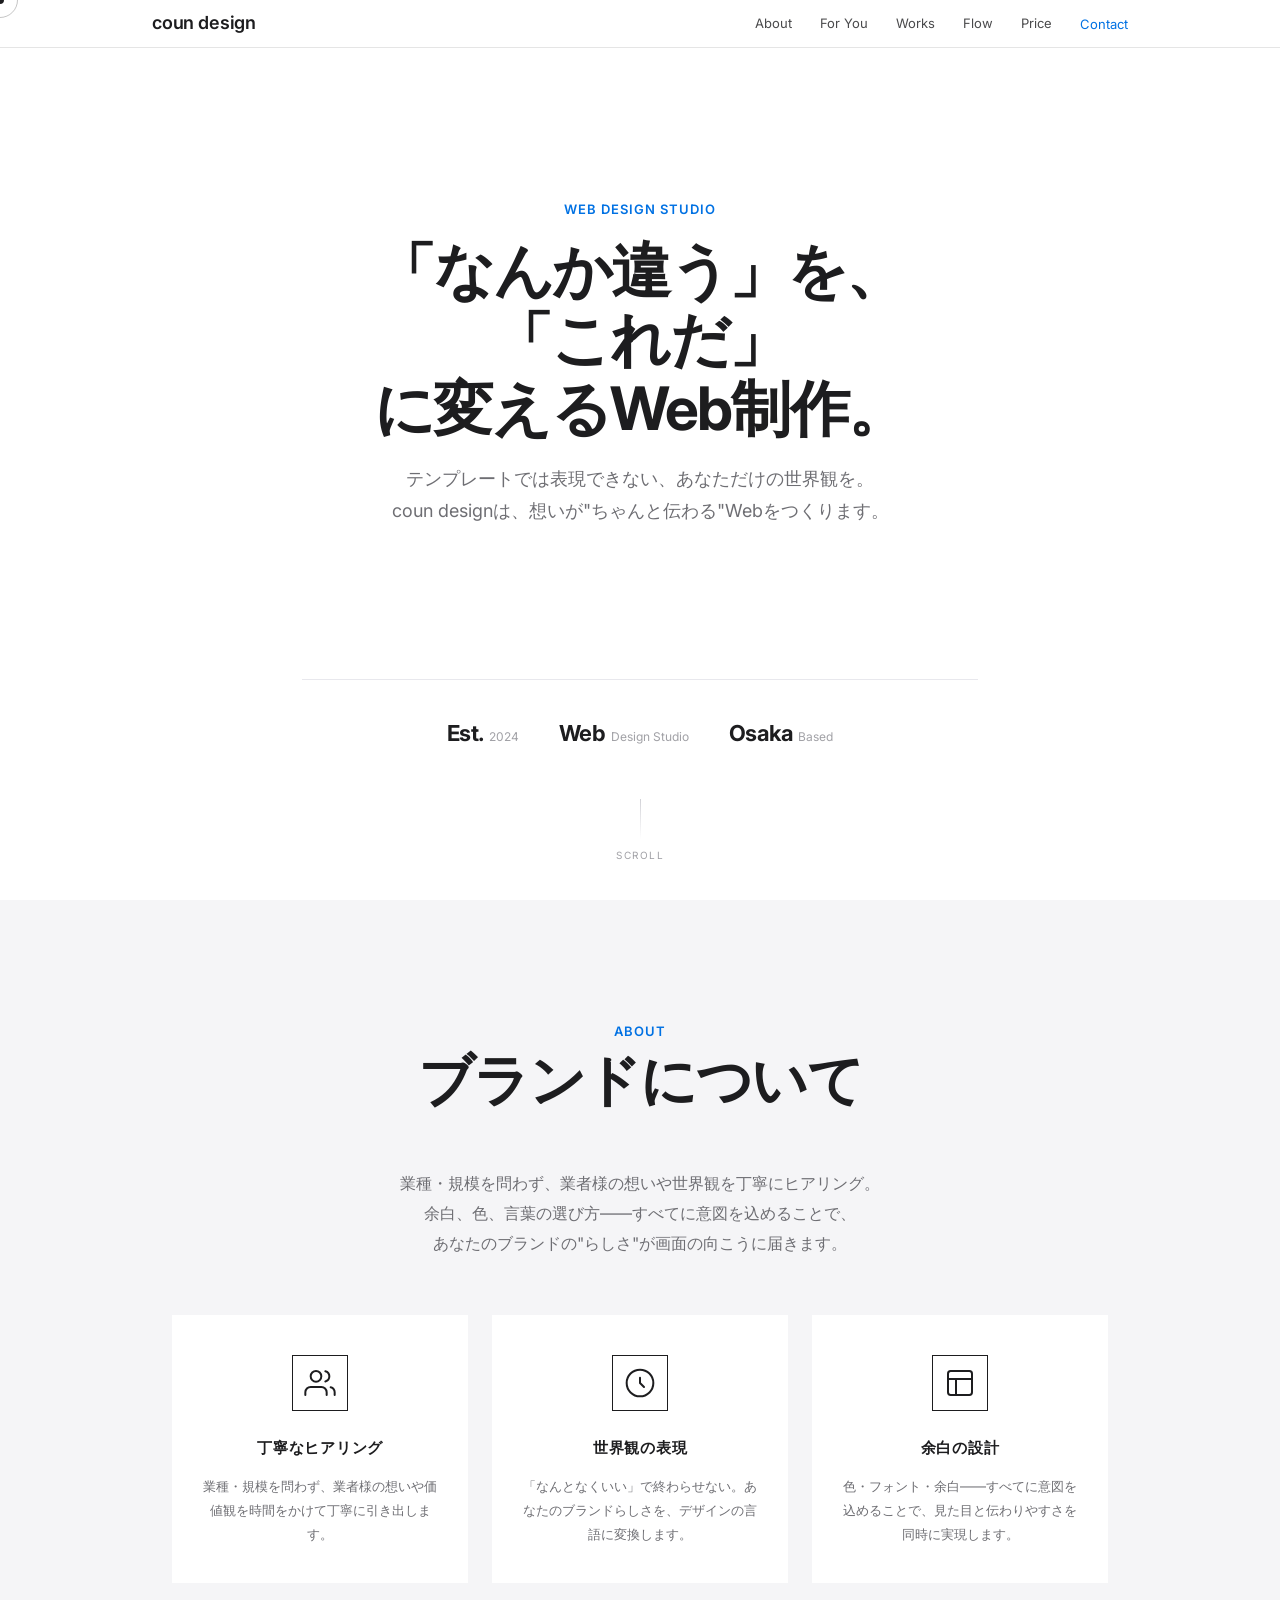
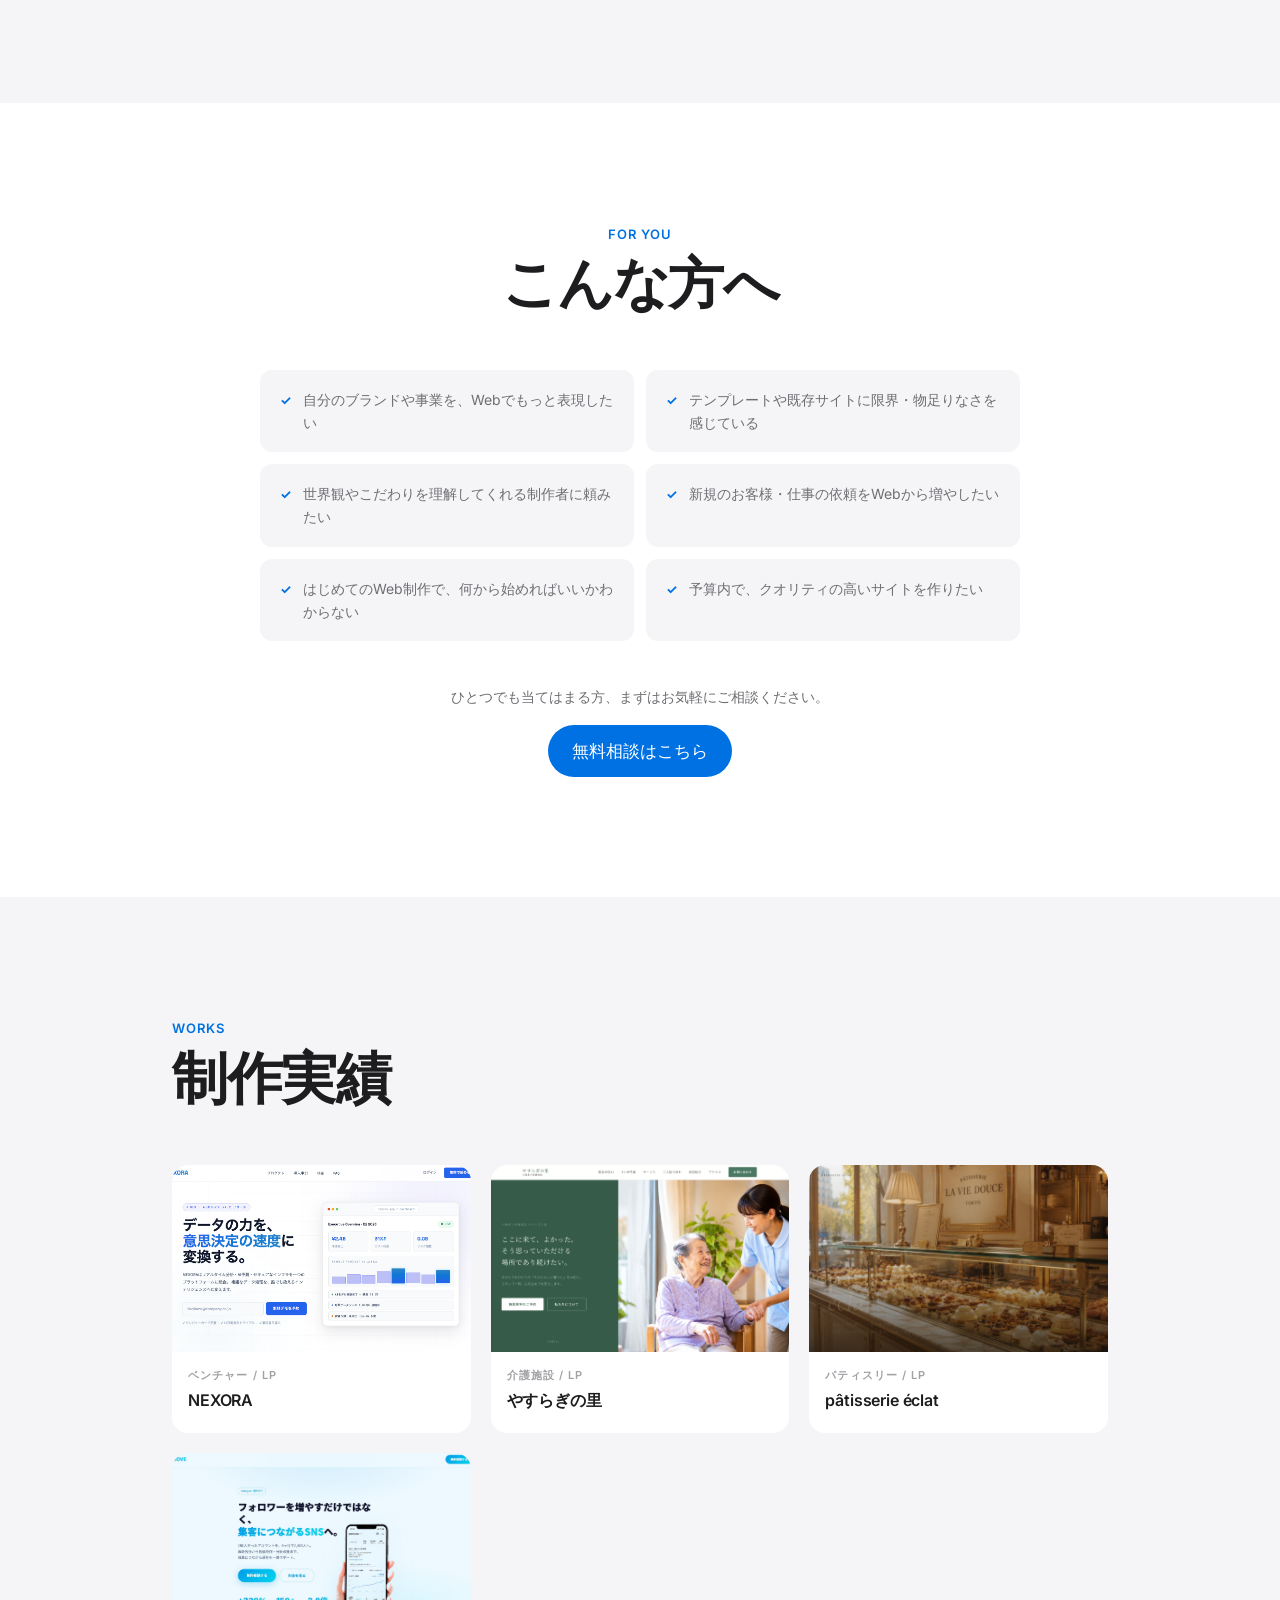
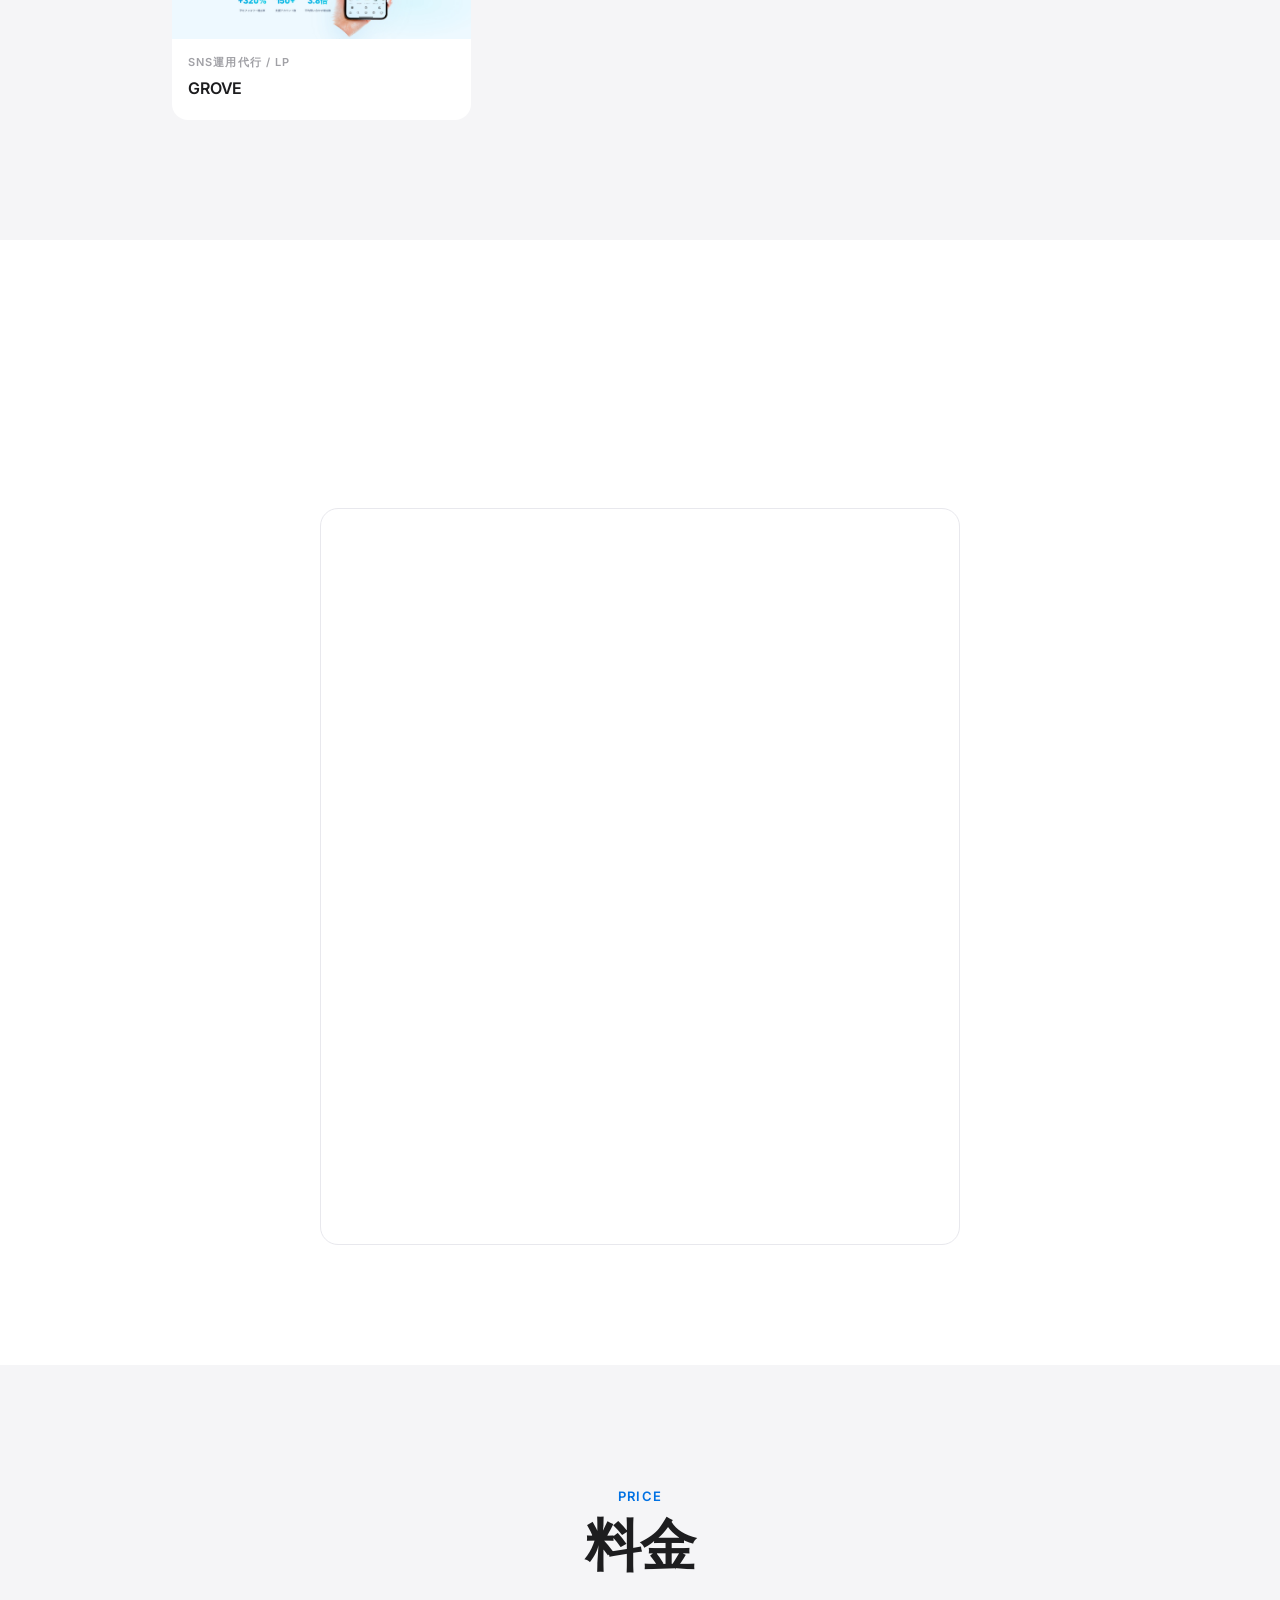
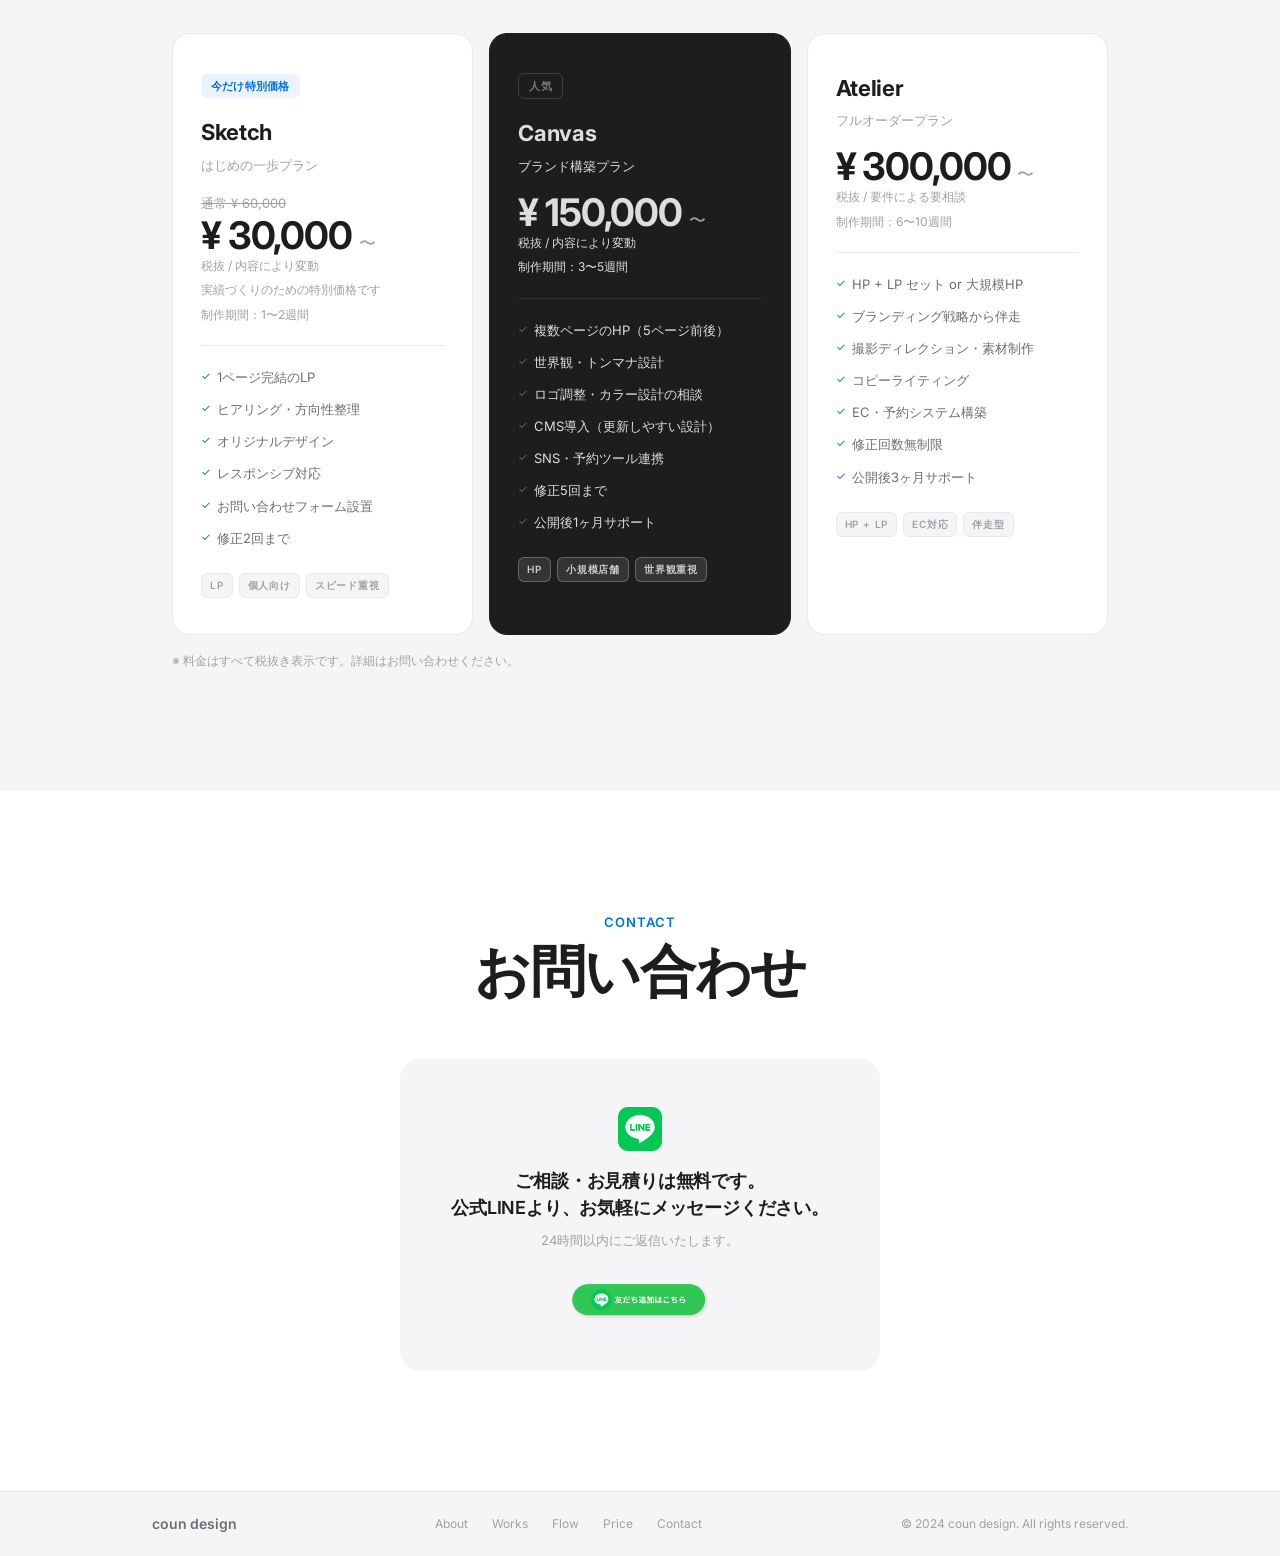
==== commit a80ffe51: "Add GROVE LP to portfolio Co-Authored-By: Claude Sonnet 4.6 <noreply@anthropic.com>" ====
--- a/index.html
+++ b/index.html
@@ -196,6 +196,16 @@
               <h3 class="works__name">pâtisserie éclat</h3>
             </div>
           </article>
+          <article class="works__item works__item--lp" data-lp="works/007_grove/index.html" data-title="GROVE">
+            <div class="works__thumb">
+              <img src="phot/grove-hero.jpg" alt="GROVE LP" loading="lazy">
+              <div class="works__overlay"><span>LPを見る →</span></div>
+            </div>
+            <div class="works__info">
+              <p class="works__tag">SNS運用代行 / LP</p>
+              <h3 class="works__name">GROVE</h3>
+            </div>
+          </article>
         </div>
         <p class="works__hint">← スワイプでご覧いただけます →</p>
       </div>
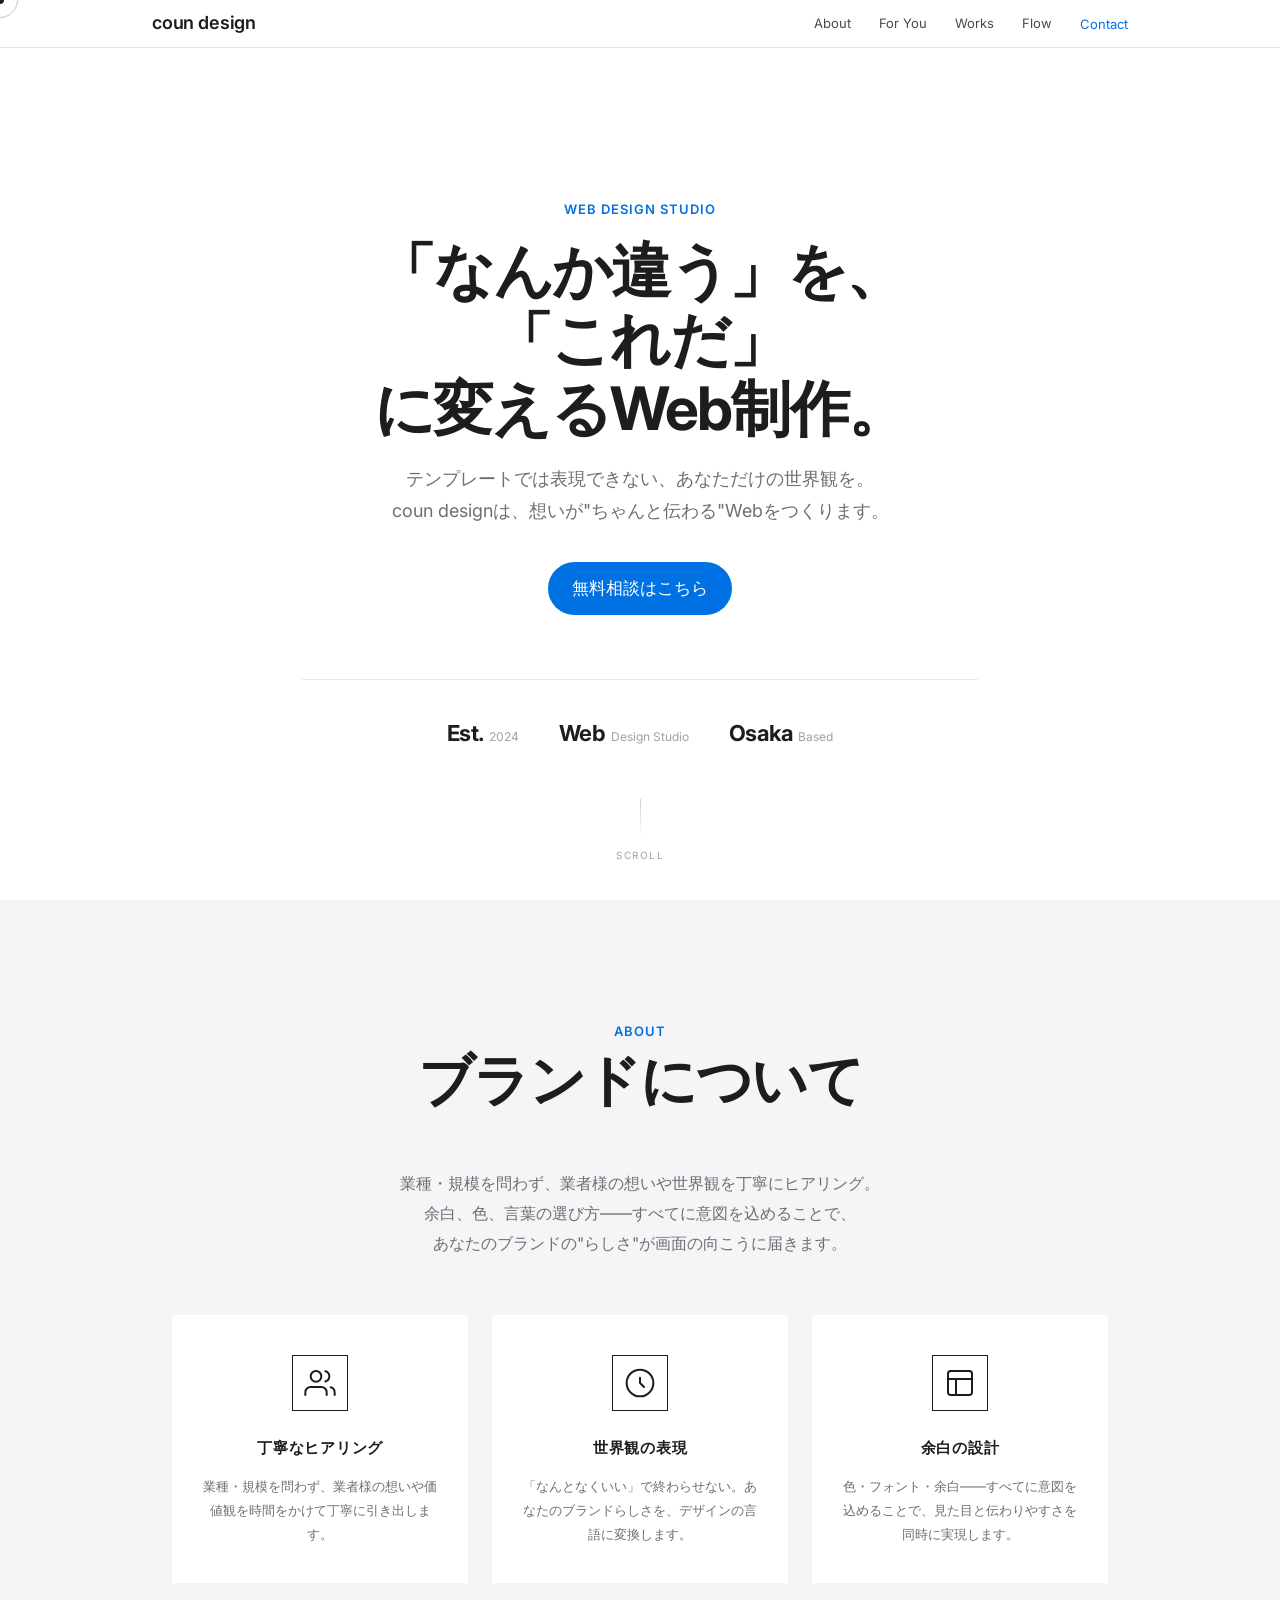
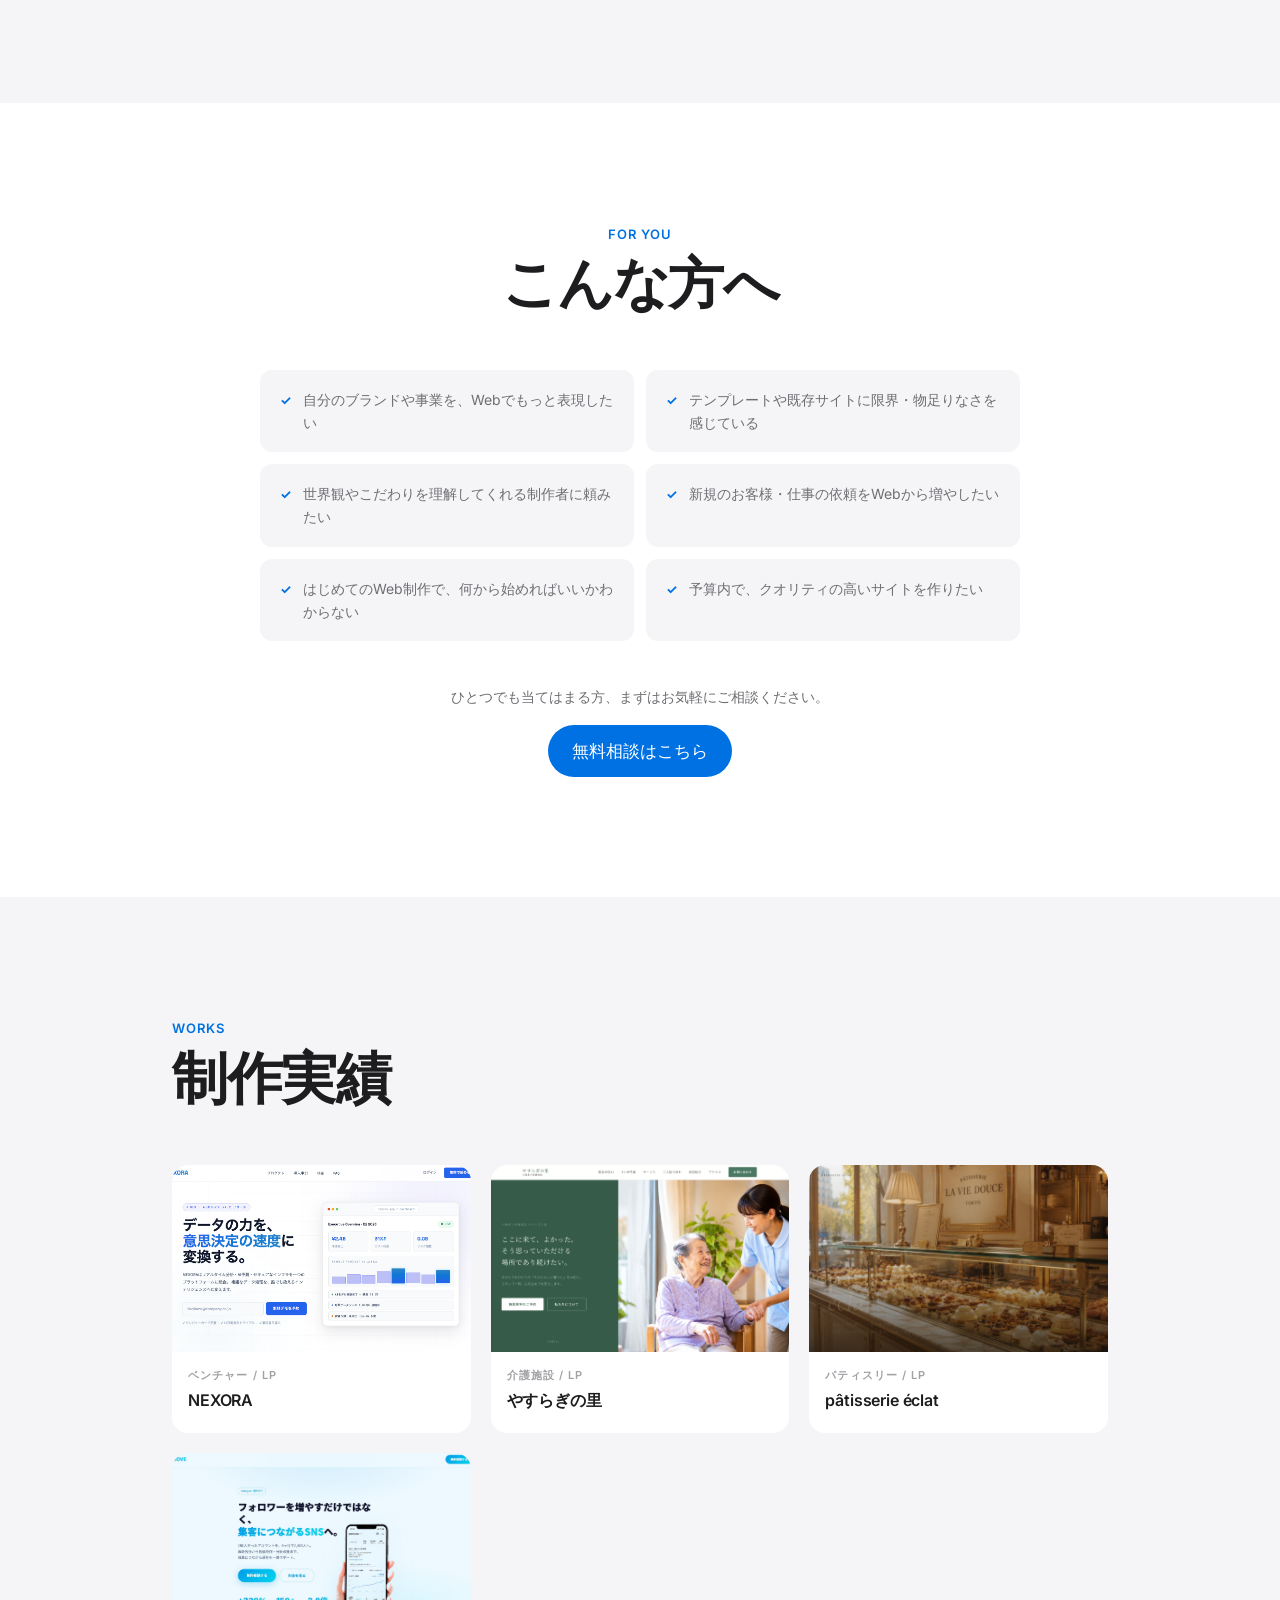
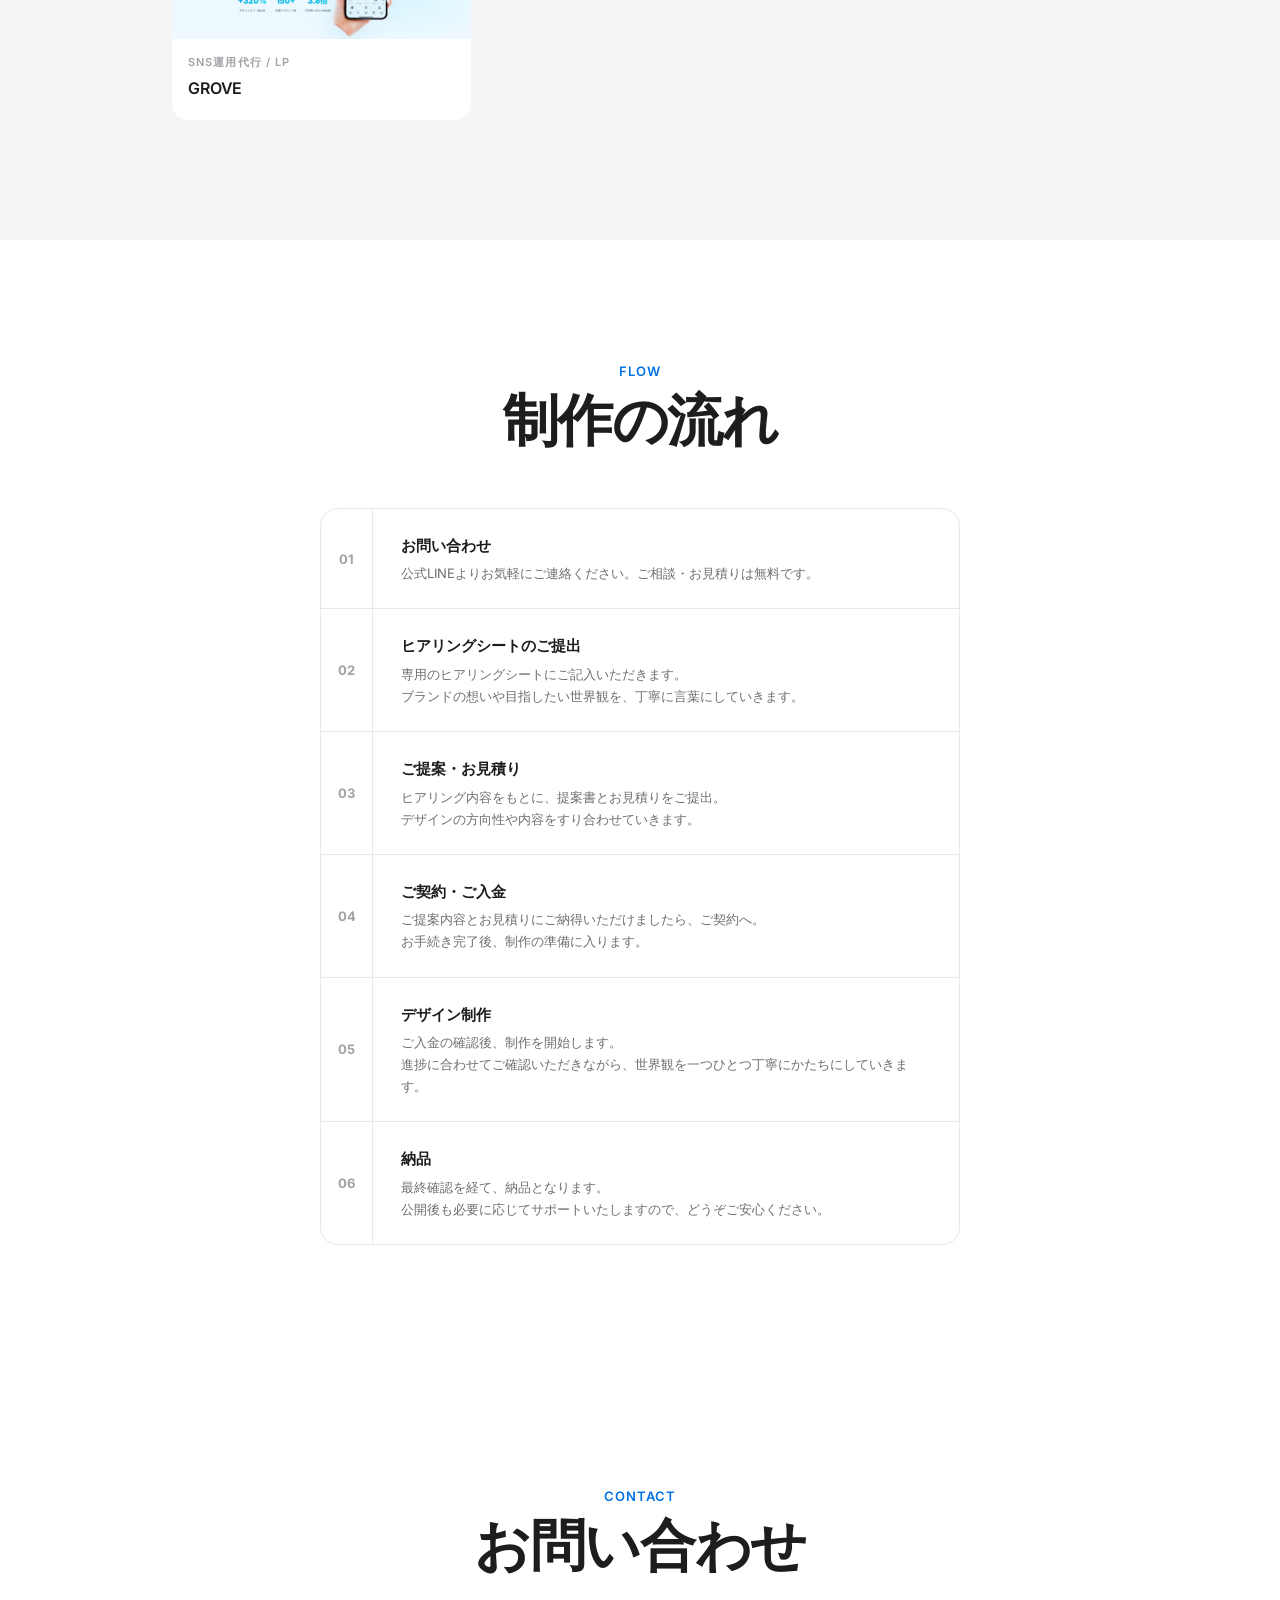
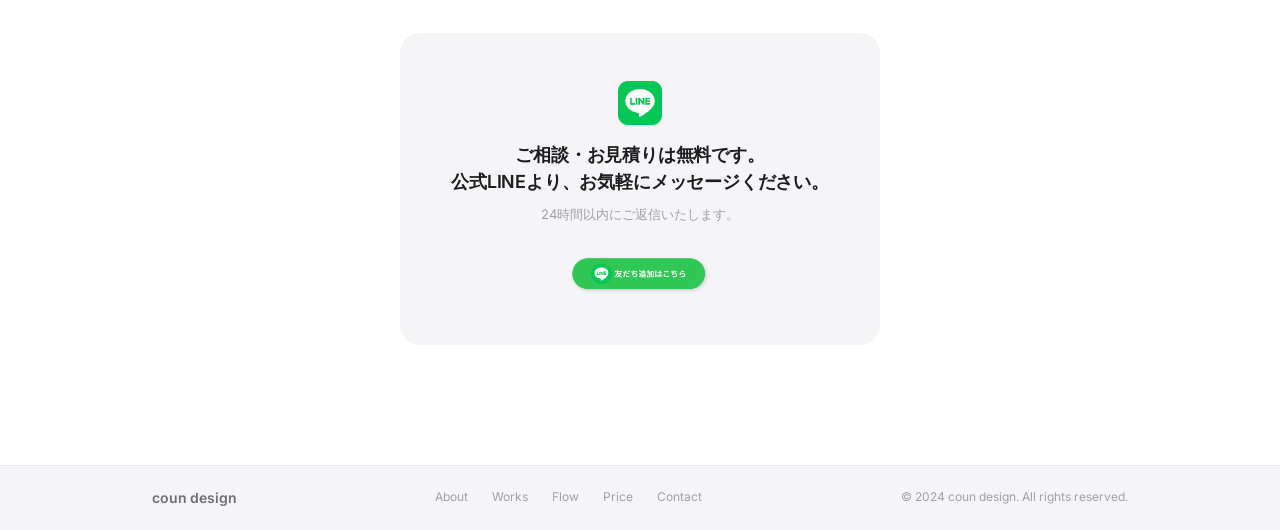
==== commit 0183fd73: "Remove price section from portfolio Co-Authored-By: Claude Sonnet 4.6 <noreply@anthropic.com>" ====
--- a/index.html
+++ b/index.html
@@ -26,7 +26,6 @@
           <li><a href="#target"><span class="nav__en">For You</span><span class="nav__ja">こんな方へ</span></a></li>
           <li><a href="#works"><span class="nav__en">Works</span><span class="nav__ja">制作実績</span></a></li>
           <li><a href="#flow"><span class="nav__en">Flow</span><span class="nav__ja">制作の流れ</span></a></li>
-          <li><a href="#price"><span class="nav__en">Price</span><span class="nav__ja">料金</span></a></li>
           <li><a href="#contact" class="header__nav-cta">Contact</a></li>
         </ul>
       </nav>
@@ -265,88 +264,6 @@
       </div>
     </section>
 
-    <!-- 5. Price -->
-    <section class="section price" id="price">
-      <div class="container">
-        <div class="section__header">
-          <p class="section__en">Price</p>
-          <h2 class="section__title">料金</h2>
-        </div>
-        <div class="price__grid">
-
-          <!-- Sketch -->
-          <div class="price__card price__card--sale">
-            <p class="price__sale-badge">今だけ特別価格</p>
-            <p class="price__plan">Sketch</p>
-            <p class="price__plan-sub">はじめの一歩プラン</p>
-            <p class="price__original">通常 ¥ 60,000</p>
-            <p class="price__amount price__amount--sale">¥ 30,000 <span>〜</span></p>
-            <p class="price__tax">税抜 / 内容により変動</p>
-            <p class="price__sale-note">実績づくりのための特別価格です</p>
-            <p class="price__period">制作期間：1〜2週間</p>
-            <hr class="price__divider">
-            <ul class="price__list">
-              <li>1ページ完結のLP</li>
-              <li>ヒアリング・方向性整理</li>
-              <li>オリジナルデザイン</li>
-              <li>レスポンシブ対応</li>
-              <li>お問い合わせフォーム設置</li>
-              <li>修正2回まで</li>
-            </ul>
-            <div class="price__tags">
-              <span>LP</span><span>個人向け</span><span>スピード重視</span>
-            </div>
-          </div>
-
-          <!-- Canvas -->
-          <div class="price__card price__card--featured">
-            <p class="price__label">人気</p>
-            <p class="price__plan">Canvas</p>
-            <p class="price__plan-sub">ブランド構築プラン</p>
-            <p class="price__amount">¥ 150,000 <span>〜</span></p>
-            <p class="price__tax">税抜 / 内容により変動</p>
-            <p class="price__period">制作期間：3〜5週間</p>
-            <hr class="price__divider">
-            <ul class="price__list">
-              <li>複数ページのHP（5ページ前後）</li>
-              <li>世界観・トンマナ設計</li>
-              <li>ロゴ調整・カラー設計の相談</li>
-              <li>CMS導入（更新しやすい設計）</li>
-              <li>SNS・予約ツール連携</li>
-              <li>修正5回まで</li>
-              <li>公開後1ヶ月サポート</li>
-            </ul>
-            <div class="price__tags">
-              <span>HP</span><span>小規模店舗</span><span>世界観重視</span>
-            </div>
-          </div>
-
-          <!-- Atelier -->
-          <div class="price__card">
-            <p class="price__plan">Atelier</p>
-            <p class="price__plan-sub">フルオーダープラン</p>
-            <p class="price__amount">¥ 300,000 <span>〜</span></p>
-            <p class="price__tax">税抜 / 要件による要相談</p>
-            <p class="price__period">制作期間：6〜10週間</p>
-            <hr class="price__divider">
-            <ul class="price__list">
-              <li>HP + LP セット or 大規模HP</li>
-              <li>ブランディング戦略から伴走</li>
-              <li>撮影ディレクション・素材制作</li>
-              <li>コピーライティング</li>
-              <li>EC・予約システム構築</li>
-              <li>修正回数無制限</li>
-              <li>公開後3ヶ月サポート</li>
-            </ul>
-            <div class="price__tags">
-              <span>HP + LP</span><span>EC対応</span><span>伴走型</span>
-            </div>
-          </div>
-
-        </div>
-        <p class="price__note">※ 料金はすべて税抜き表示です。詳細はお問い合わせください。</p>
-      </div>
-    </section>
 
     <!-- 6. Contact -->
     <section class="section contact" id="contact">
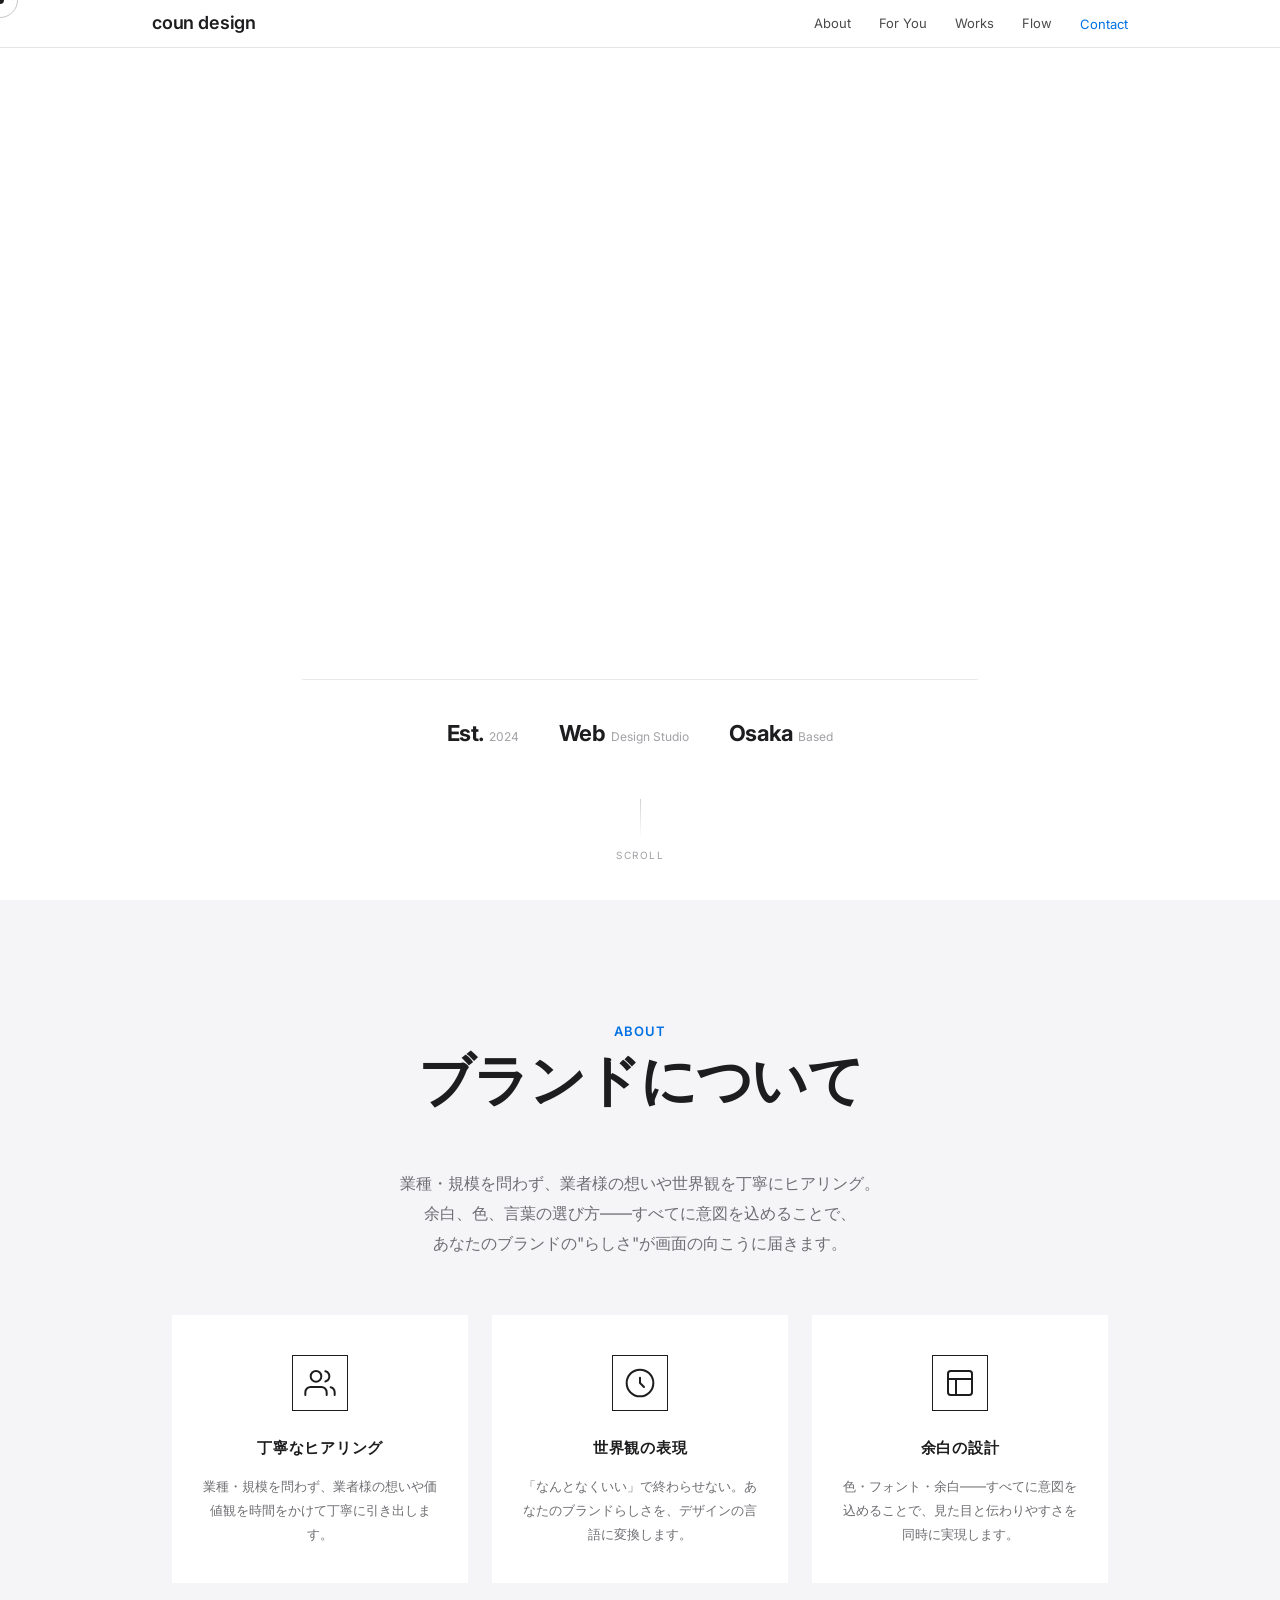
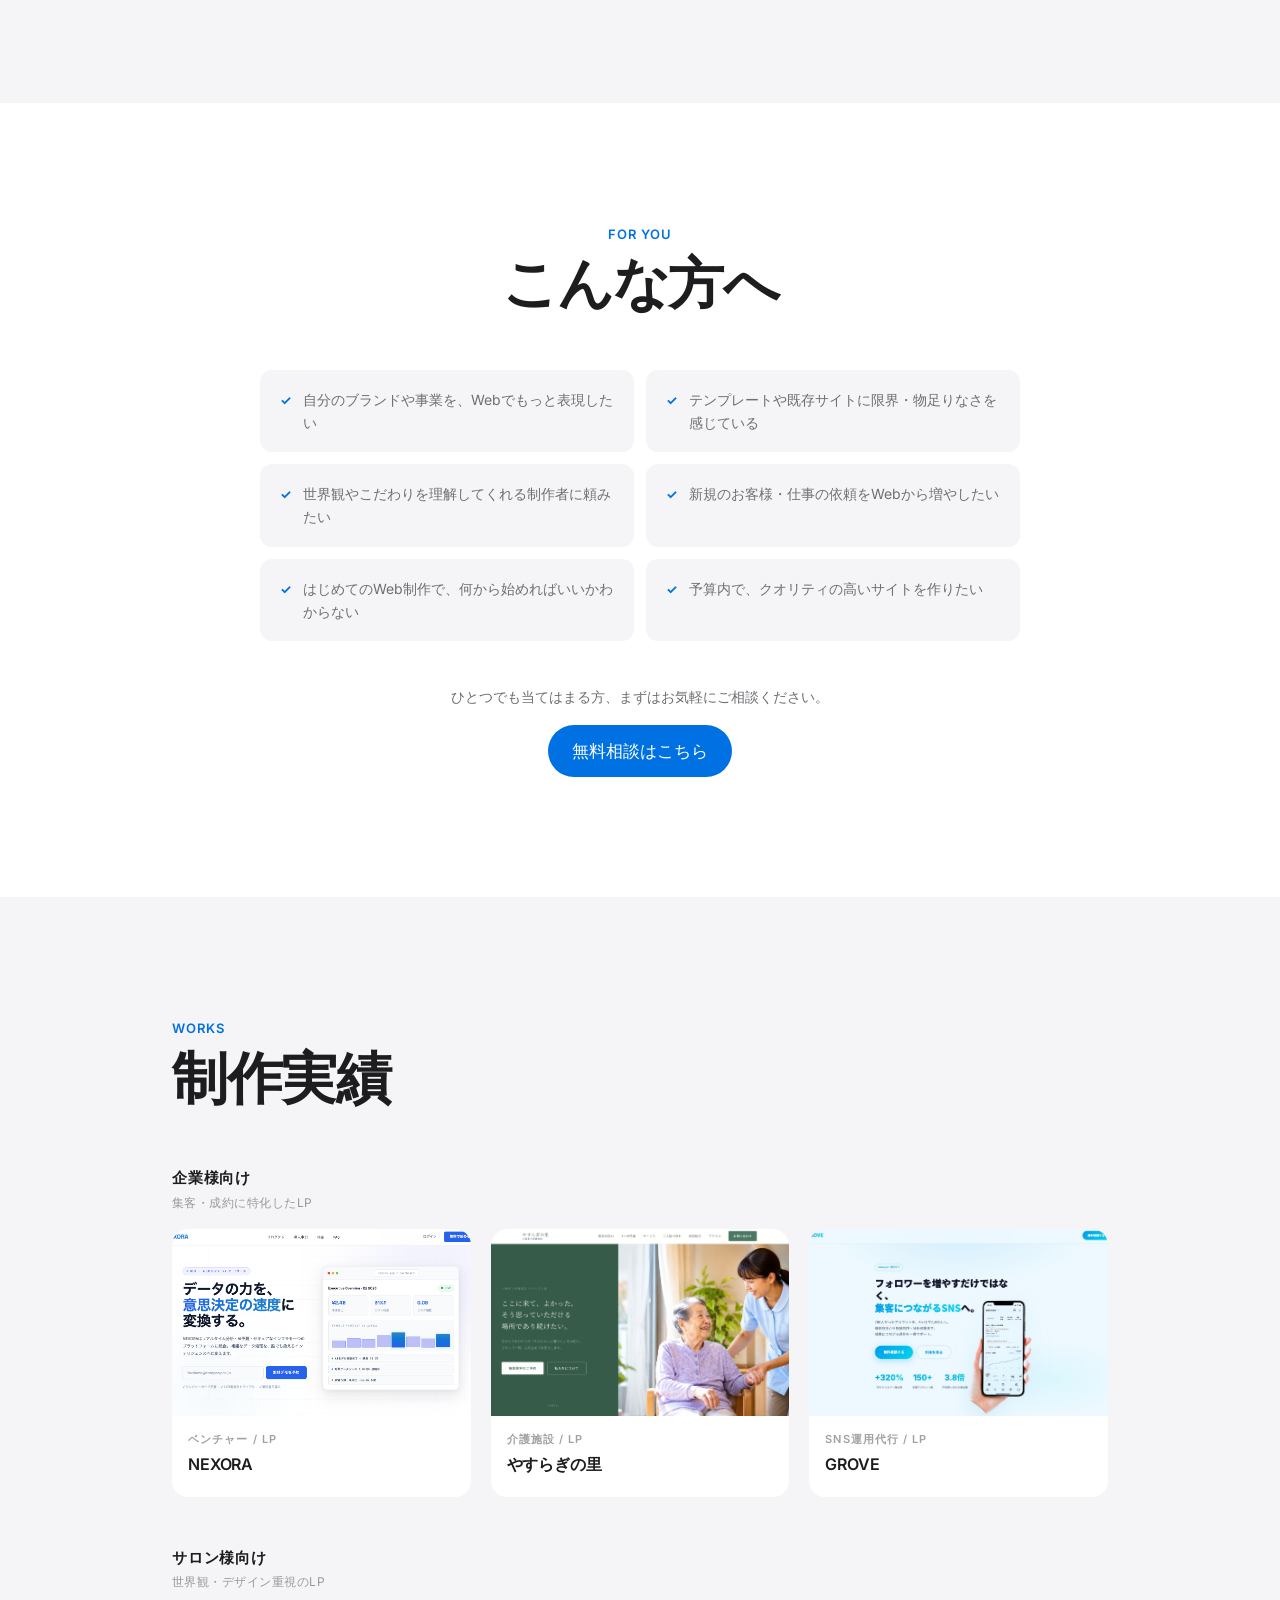
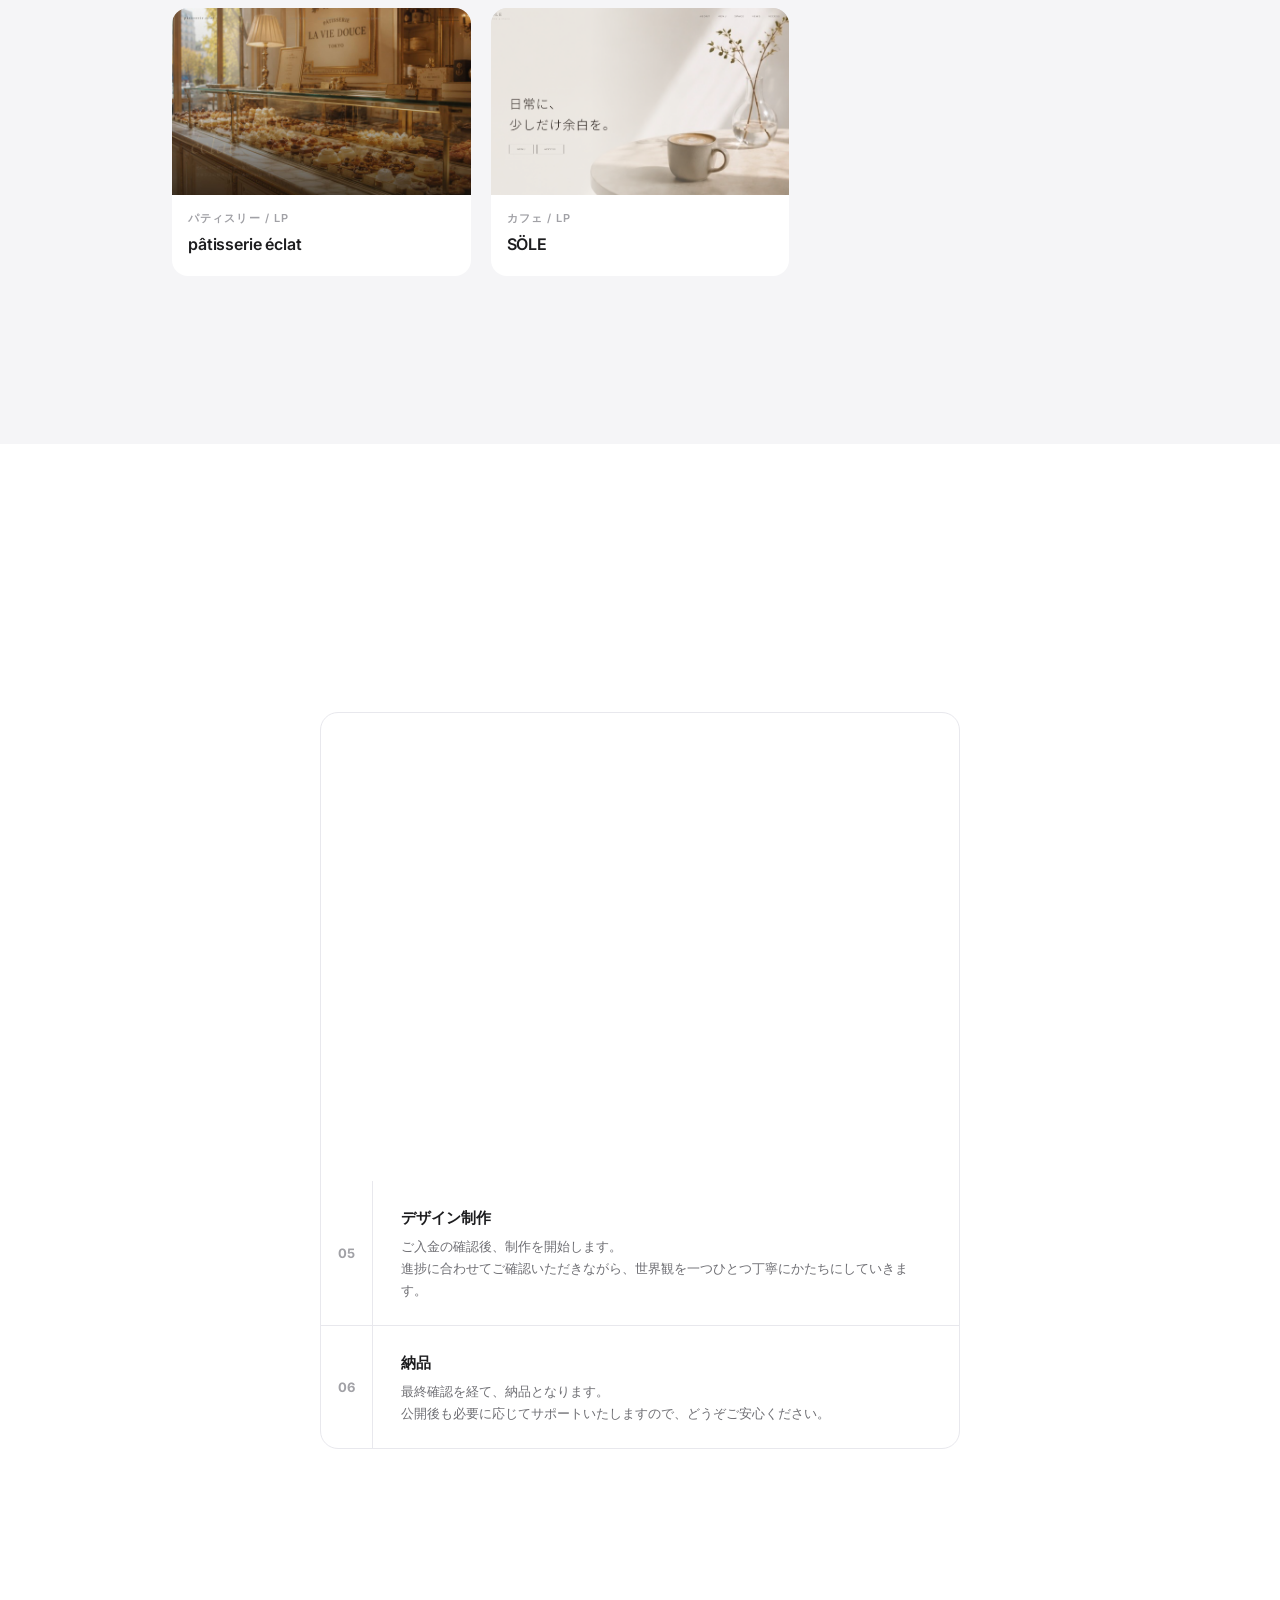
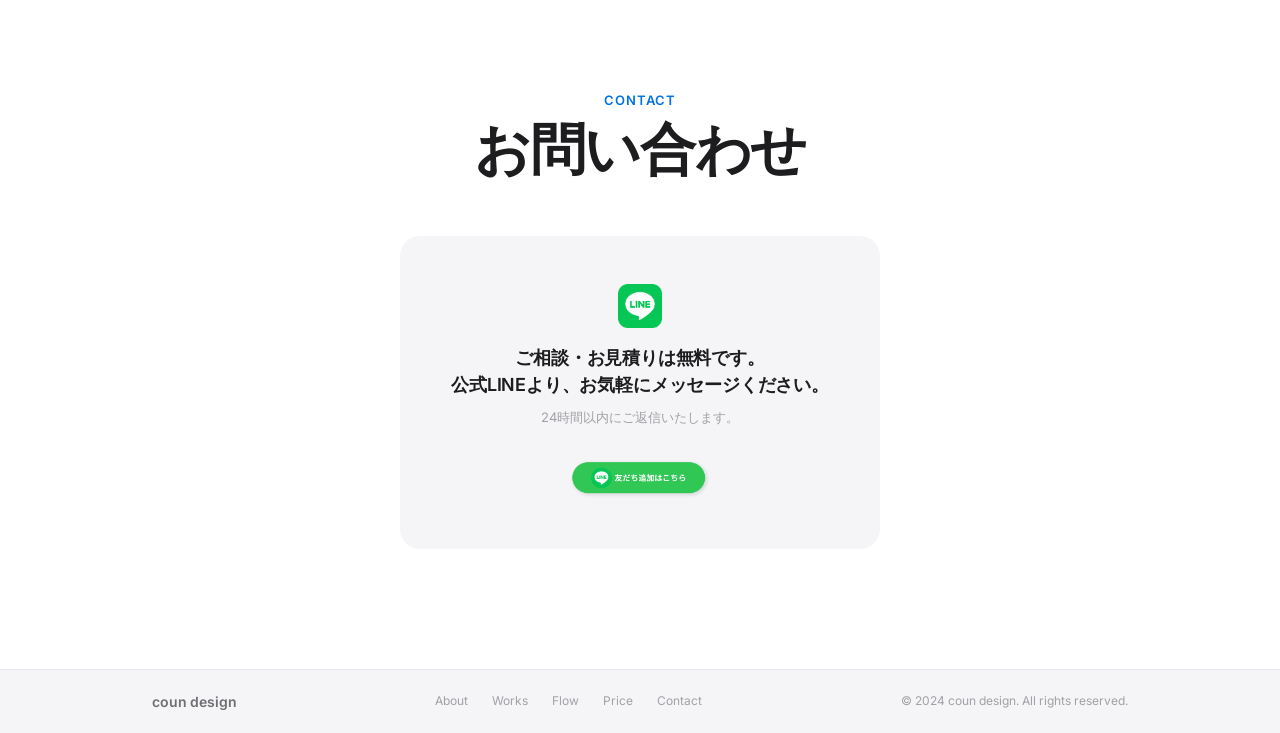
==== commit 94880f2c: "Add SÖLE LP and reorganize Works section by genre with horizontal grid layout" ====
--- a/index.html
+++ b/index.html
@@ -8,6 +8,12 @@
   <link rel="preconnect" href="https://fonts.googleapis.com">
   <link rel="preconnect" href="https://fonts.gstatic.com" crossorigin>
   <link href="https://fonts.googleapis.com/css2?family=Inter:wght@300;400;500;600;700&family=Noto+Sans+JP:wght@300;400;500;700&family=Syne:wght@700;800&display=swap" rel="stylesheet">
+  <style>
+    .works__category { margin-bottom: 48px; }
+    .works__category-head { margin-bottom: 16px; }
+    .works__category-title { font-size: 15px; font-weight: 600; letter-spacing: 0.05em; color: #1d1d1f; margin-bottom: 2px; }
+    .works__category-desc { font-size: 12px; color: #999; letter-spacing: 0.04em; }
+  </style>
 </head>
 <body>
 
@@ -164,49 +170,77 @@
           <p class="section__en">Works</p>
           <h2 class="section__title">制作実績</h2>
         </div>
-        <div class="works__grid works__grid--2col works__grid--3col">
-          <article class="works__item works__item--lp" data-lp="works/nexora/20260604_ベンチャーLP_NEXORA.html" data-title="NEXORA">
-            <div class="works__thumb">
-              <img src="phot/nexora-hero.jpg" alt="NEXORA LP" loading="lazy">
-              <div class="works__overlay"><span>LPを見る →</span></div>
-            </div>
-            <div class="works__info">
-              <p class="works__tag">ベンチャー / LP</p>
-              <h3 class="works__name">NEXORA</h3>
-            </div>
-          </article>
-          <article class="works__item works__item--lp" data-lp="works/yasuragi/index.html" data-title="やすらぎの里">
-            <div class="works__thumb">
-              <img src="phot/yasuragi-hero.jpg" alt="やすらぎの里 LP" loading="lazy">
-              <div class="works__overlay"><span>LPを見る →</span></div>
-            </div>
-            <div class="works__info">
-              <p class="works__tag">介護施設 / LP</p>
-              <h3 class="works__name">やすらぎの里</h3>
-            </div>
-          </article>
-          <article class="works__item works__item--lp" data-lp="works/eclat/index.html" data-title="pâtisserie éclat">
-            <div class="works__thumb">
-              <img src="phot/eclat-hero.jpg" alt="pâtisserie éclat LP" loading="lazy">
-              <div class="works__overlay"><span>LPを見る →</span></div>
-            </div>
-            <div class="works__info">
-              <p class="works__tag">パティスリー / LP</p>
-              <h3 class="works__name">pâtisserie éclat</h3>
-            </div>
-          </article>
-          <article class="works__item works__item--lp" data-lp="works/007_grove/index.html" data-title="GROVE">
-            <div class="works__thumb">
-              <img src="phot/grove-hero.jpg" alt="GROVE LP" loading="lazy">
-              <div class="works__overlay"><span>LPを見る →</span></div>
-            </div>
-            <div class="works__info">
-              <p class="works__tag">SNS運用代行 / LP</p>
-              <h3 class="works__name">GROVE</h3>
-            </div>
-          </article>
-        </div>
-        <p class="works__hint">← スワイプでご覧いただけます →</p>
+
+        <!-- 企業様向け -->
+        <div class="works__category">
+          <div class="works__category-head">
+            <h3 class="works__category-title">企業様向け</h3>
+            <p class="works__category-desc">集客・成約に特化したLP</p>
+          </div>
+          <div class="works__grid">
+            <article class="works__item works__item--lp" data-lp="works/nexora/20260604_ベンチャーLP_NEXORA.html" data-title="NEXORA">
+              <div class="works__thumb">
+                <img src="phot/nexora-hero.jpg" alt="NEXORA LP" loading="lazy">
+                <div class="works__overlay"><span>LPを見る →</span></div>
+              </div>
+              <div class="works__info">
+                <p class="works__tag">ベンチャー / LP</p>
+                <h3 class="works__name">NEXORA</h3>
+              </div>
+            </article>
+            <article class="works__item works__item--lp" data-lp="works/yasuragi/index.html" data-title="やすらぎの里">
+              <div class="works__thumb">
+                <img src="phot/yasuragi-hero.jpg" alt="やすらぎの里 LP" loading="lazy">
+                <div class="works__overlay"><span>LPを見る →</span></div>
+              </div>
+              <div class="works__info">
+                <p class="works__tag">介護施設 / LP</p>
+                <h3 class="works__name">やすらぎの里</h3>
+              </div>
+            </article>
+            <article class="works__item works__item--lp" data-lp="works/007_grove/index.html" data-title="GROVE">
+              <div class="works__thumb">
+                <img src="phot/grove-hero.jpg" alt="GROVE LP" loading="lazy">
+                <div class="works__overlay"><span>LPを見る →</span></div>
+              </div>
+              <div class="works__info">
+                <p class="works__tag">SNS運用代行 / LP</p>
+                <h3 class="works__name">GROVE</h3>
+              </div>
+            </article>
+          </div>
+        </div>
+
+        <!-- サロン様向け -->
+        <div class="works__category">
+          <div class="works__category-head">
+            <h3 class="works__category-title">サロン様向け</h3>
+            <p class="works__category-desc">世界観・デザイン重視のLP</p>
+          </div>
+          <div class="works__grid">
+            <article class="works__item works__item--lp" data-lp="works/eclat/index.html" data-title="pâtisserie éclat">
+              <div class="works__thumb">
+                <img src="phot/eclat-hero.jpg" alt="pâtisserie éclat LP" loading="lazy">
+                <div class="works__overlay"><span>LPを見る →</span></div>
+              </div>
+              <div class="works__info">
+                <p class="works__tag">パティスリー / LP</p>
+                <h3 class="works__name">pâtisserie éclat</h3>
+              </div>
+            </article>
+            <article class="works__item works__item--lp" data-lp="works/008_sole/index.html" data-title="SÖLE">
+              <div class="works__thumb">
+                <img src="phot/sole-hero.png" alt="SÖLE COFFEE &amp; SPACE LP" loading="lazy">
+                <div class="works__overlay"><span>LPを見る →</span></div>
+              </div>
+              <div class="works__info">
+                <p class="works__tag">カフェ / LP</p>
+                <h3 class="works__name">SÖLE</h3>
+              </div>
+            </article>
+          </div>
+        </div>
+
       </div>
     </section>
 
@@ -319,6 +353,8 @@
     <iframe class="lp-viewer__frame" id="lpViewerFrame" src="" title="LP Preview" allowfullscreen></iframe>
   </div>
 
-  <script src="script.js"></script>
+  <script src="script.js">
+
+</script>
 </body>
 </html>
